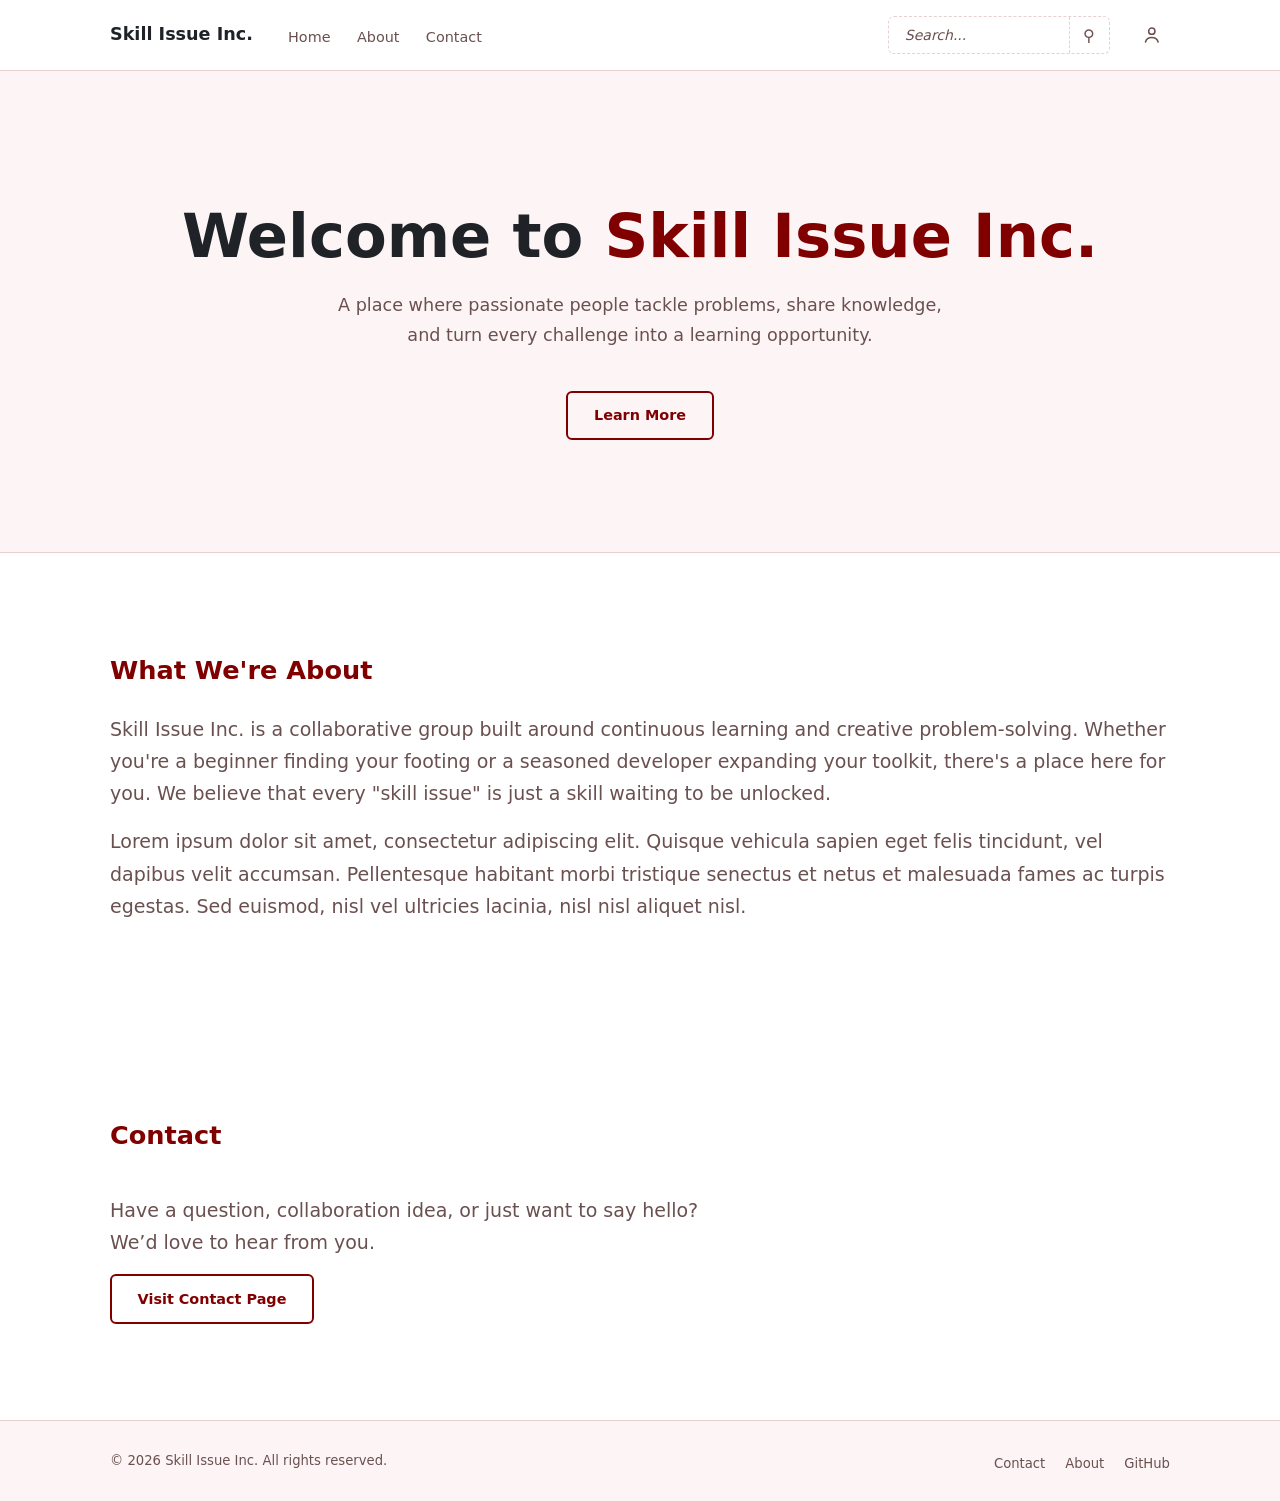
==== Home-page/index.html @ 4885ebcf "Merge pull request #4 from eyronngt/feature/jatico-johnlloyd Account icon" ====
<!DOCTYPE html>
<html lang="en">
<head>
  <meta charset="UTF-8" />
  <meta name="viewport" content="width=device-width, initial-scale=1.0" />
  <title>Skill Issue Inc.</title>
  <link rel="stylesheet" href="style.css" />
</head>
<body>

  <!-- ========================================================
       HEADER
       Feature Hook: Navigation Menu (#main-nav)
       Feature Hook: Search Bar (#search-form / #search-input)
  ======================================================== -->
  <header class="site-header">
    <div class="container header-inner">

      <!-- Site Logo / Name -->
      <a href="index.html" class="logo">Skill Issue Inc.</a>

      <!-- TODO: Feature #1 — Navigation Menu
           Add page links (Home, About, Contact, etc.) inside this <ul>.
           A mobile hamburger toggle can also be wired up here. -->
      <nav class="main-nav" aria-label="Main navigation">
        <button class="nav-toggle" id="nav-toggle" aria-expanded="false" aria-controls="main-nav" aria-label="Toggle menu">
          <span></span><span></span><span></span>
        </button>
        <ul id="main-nav" class="nav-list">
          <li><a href="index.html#hero">Home</a></li>
          <li><a href="about.html">About</a></li>
          <li><a href="contact.html">Contact</a></li>
        </ul>
      </nav>

      <!-- TODO: Feature #4 — Search Bar
           Wire up search logic (filter, API call, etc.) to this form. -->
      <form id="search-form" class="search-form" role="search" autocomplete="off">
        <input id="search-input" type="text" placeholder="Search..." aria-label="Search" />
        <button type="submit" aria-label="Submit search">&#9906;</button>
      </form>

      <a href="#" class="account-link" aria-label="Account" title="Account">
        <svg viewBox="0 0 24 24" aria-hidden="true" focusable="false">
          <circle cx="12" cy="8" r="3.5"></circle>
          <path d="M5 20c.8-3.1 3.3-5 7-5s6.2 1.9 7 5"></path>
        </svg>
      </a>

    </div>
  </header>


  <!-- ========================================================
       HERO SECTION
  ======================================================== -->
  <section id="hero" class="hero">
    <div class="container hero-inner">
      <h1 class="hero-title">Welcome to <span>Skill Issue Inc.</span></h1>
      <p class="hero-subtitle">
        A place where passionate people tackle problems, share knowledge,<br />
        and turn every challenge into a learning opportunity.
      </p>
      <!-- TODO: Update href when target page is ready -->
      <a href="about.html" class="btn btn-primary">Learn More</a>
    </div>
  </section>



  <main id="main-content">
    <section class="intro-section">
      <div class="container">
        <h2>What We're About</h2>
        <p>
          Skill Issue Inc. is a collaborative group built around continuous learning and creative problem-solving.
          Whether you're a beginner finding your footing or a seasoned developer expanding your toolkit, there's
          a place here for you. We believe that every "skill issue" is just a skill waiting to be unlocked.
        </p>
        <p>
          <!-- TODO: Replace this placeholder text with real content once the group's goals are finalized. -->
          Lorem ipsum dolor sit amet, consectetur adipiscing elit. Quisque vehicula sapien eget felis tincidunt,
          vel dapibus velit accumsan. Pellentesque habitant morbi tristique senectus et netus et malesuada fames
          ac turpis egestas. Sed euismod, nisl vel ultricies lacinia, nisl nisl aliquet nisl.
        </p>
      </div>
    </section>

    <section id="contact" class="contact-section">
      <div class="container contact-preview">
        <h2>Contact</h2>
        <p>
          Have a question, collaboration idea, or just want to say hello? We’d love to hear from you.
        </p>
        <a href="contact.html" class="btn btn-primary">Visit Contact Page</a>
      </div>
    </section>

  </main>


  <!-- ========================================================
       FOOTER
  ======================================================== -->
  <footer class="site-footer">
    <div class="container footer-inner">
      <p class="footer-copy">&copy; 2026 Skill Issue Inc. All rights reserved.</p>
      <ul class="footer-links">
        <li><a href="contact.html">Contact</a></li>
        <li><a href="about.html">About</a></li>
        <li><a href="#" aria-label="GitHub">GitHub</a></li>
      </ul>
    </div>
  </footer>


  <!-- ========================================================
       MINIMAL JS — Mobile nav toggle only
       TODO: Feature #5 (Responsive) — Expand toggle behaviour as needed.
       TODO: Feature #6 (User-Friendly UI) — Add focus trap, ARIA updates, etc.
  ======================================================== -->
  <script>
    const toggle = document.getElementById('nav-toggle');
    const navList = document.getElementById('main-nav');

    toggle.addEventListener('click', function () {
      const isOpen = navList.classList.toggle('is-open');
      toggle.setAttribute('aria-expanded', isOpen);
    });

    navList.querySelectorAll('a').forEach(function (link) {
      link.addEventListener('click', function () {
        navList.classList.remove('is-open');
        toggle.setAttribute('aria-expanded', 'false');
      });
    });
  </script>

</body>
</html>
---- Home-page/style.css ----
/* ============================================================
   style.css — Skill Issue Inc.
   Palette (Polytechnic University of the Philippines colors):
     --bg:      #ffffff  (page background — white sections)
     --surface: #fdf5f5  (alternate sections — soft warm pink)
     --border:  #e8d0d0  (subtle dividers — warm tint)
     --text:    #1f2328  (primary text)
     --muted:   #6b5050  (secondary text, placeholders)
     --accent:  #800000  (PUP Maroon — SINGLE accent: headings,
                          buttons, links, highlights, hover states)
   CHANGED: Removed --gold entirely; --accent is now the sole
            highlight color used everywhere consistently.
   Typography: system-font stack — no external dependency
============================================================ */

/* ── Reset & Base ─────────────────────────────────────────── */
*, *::before, *::after {
  box-sizing: border-box;
  margin: 0;
  padding: 0;
}

:root {
  --bg:      #ffffff;
  --surface: #fdf5f5;
  --border:  #e8d0d0;
  --text:    #1f2328;
  --muted:   #6b5050;
  --accent:  #800000;
  /* CHANGED: --gold removed; maroon is now the single accent color */

  --font: -apple-system, "Segoe UI", system-ui, Arial, sans-serif;
  --radius: 6px;
  --transition: 0.2s ease;

  /* CHANGED: Added a shared section-padding token so every section
     uses the same vertical rhythm (uniform spacing requirement). */
  --section-pad: 6rem 0;

  /* CHANGED: Added a max content width (~1100px) so text doesn't
     stretch edge-to-edge on large screens (readability requirement). */
  --content-max: 1140px;
}

html {
  scroll-behavior: smooth;
}

body {
  font-family: var(--font);
  font-size: 19px;
  line-height: 1.7;
  color: var(--text);
  background: var(--bg);
}

a {
  color: var(--accent);
  text-decoration: none;
}

a:hover {
  text-decoration: underline;
}

ul {
  list-style: none;
}

/* ── Layout Container ─────────────────────────────────────── */
/* TODO: Feature #5 (Responsive Design) — adjust max-width or padding as needed */
/* CHANGED: max-width tightened to --content-max (1140px) to prevent
   text from stretching on wide screens. Previously 1400px. */
.container {
  width: 100%;
  max-width: var(--content-max);
  margin: 0 auto;
  padding: 0 2.5rem;
}

/* ── Buttons ──────────────────────────────────────────────── */
/* TODO: Feature #6 (User-Friendly UI) — add focus-visible styles, size variants */
.btn {
  display: inline-block;
  padding: 0.65rem 1.6rem;
  border-radius: var(--radius);
  font-size: 0.9rem;
  font-weight: 600;
  cursor: pointer;
  transition: background var(--transition), color var(--transition),
              border-color var(--transition);
  border: 2px solid transparent;
}

/* CHANGED: btn-primary is now a ghost/outline button (transparent fill,
   maroon border + text) instead of a solid dark block. This fits the
   minimalist palette while still using the single accent color. */
.btn-primary {
  background: transparent;
  color: var(--accent);
  border-color: var(--accent);
}

.btn-primary:hover {
  background: var(--accent);
  color: #fff;
  border-color: var(--accent);
  text-decoration: none;
}


/* ============================================================
   HEADER
   Feature Hook: #main-nav (Feature #1 — Navigation Menu)
   Feature Hook: #search-form (Feature #4 — Search Bar)
============================================================ */
.site-header {
  position: sticky;
  top: 0;
  z-index: 100;
  background: var(--bg);
  border-bottom: 1px solid var(--border);
}

.header-inner {
  display: flex;
  align-items: center;
  gap: 1.5rem;
  height: 70px;
}

/* Logo */
.logo {
  font-size: 1.1rem;
  font-weight: 700;
  color: var(--text);
  white-space: nowrap;
  flex-shrink: 0;
}

.logo:hover {
  color: var(--accent);
  text-decoration: none;
}

/* ── Navigation Menu (Feature #1) ─────────────────────────── */
/* TODO: Feature #1 — Wire up active states, dropdowns, etc. */
.main-nav {
  flex: 1;
}

.nav-list {
  display: flex;
  gap: 0.25rem;
  align-items: center;
}

/* CHANGED: Nav link hover now shifts color to --accent (maroon) and
   adds a bottom-border underline-style effect instead of a background
   tint, signalling interactivity with the single accent color. */
.nav-list a {
  color: var(--muted);
  font-size: 0.9rem;
  padding: 0.35rem 0.7rem;
  border-radius: var(--radius);
  border-bottom: 2px solid transparent;
  transition: color var(--transition), border-color var(--transition);
}

.nav-list a:hover {
  color: var(--accent);
  border-bottom-color: var(--accent);
  text-decoration: none;
}

/* Hamburger toggle — hidden on desktop */
.nav-toggle {
  display: none;
  flex-direction: column;
  justify-content: center;
  gap: 5px;
  background: none;
  border: none;
  cursor: pointer;
  padding: 6px;
  border-radius: var(--radius);
}

.nav-toggle span {
  display: block;
  width: 22px;
  height: 2px;
  background: var(--text);
  border-radius: 2px;
  transition: transform var(--transition), opacity var(--transition);
}

/* ── Search Bar (Feature #4) ──────────────────────────────── */
/* TODO: Feature #4 — Add working search logic, results dropdown, etc. */
/* CHANGED: Search bar wrapped in a dashed-border placeholder box
   matching .placeholder-text style, so it reads as "to be built"
   consistently with About Us and Contact. The outer .search-form
   border is now dashed + maroon-tinted; internal padding increased
   so it doesn't look cramped. */
.search-form {
  display: flex;
  align-items: center;
  border: 1px dashed var(--border);
  border-radius: var(--radius);
  overflow: hidden;
  flex-shrink: 0;
  background: var(--bg);
}

/* CHANGED: Input padding increased from 0.4rem/0.75rem to
   0.55rem/1rem so the field feels roomier. */
#search-input {
  border: none;
  outline: none;
  padding: 0.55rem 1rem;
  font-size: 0.875rem;
  font-family: var(--font);
  color: var(--text);
  background: transparent;
  width: 180px;
}

#search-input::placeholder {
  color: var(--muted);
  font-style: italic; /* mirrors placeholder-text italic style */
}

/* CHANGED: Submit button padding increased for breathing room. */
.search-form button {
  background: none;
  border: none;
  border-left: 1px dashed var(--border);
  padding: 0.55rem 0.85rem;
  cursor: pointer;
  color: var(--muted);
  font-size: 1rem;
  transition: color var(--transition);
}

.search-form button:hover {
  color: var(--accent);
}

.account-link {
  display: inline-flex;
  align-items: center;
  justify-content: center;
  width: 2.25rem;
  height: 2.25rem;
  flex-shrink: 0;
  color: var(--muted);
  border-radius: 50%;
  transition: color var(--transition), background var(--transition);
}

.account-link svg {
  width: 1.35rem;
  height: 1.35rem;
  fill: none;
  stroke: currentColor;
  stroke-linecap: round;
  stroke-linejoin: round;
  stroke-width: 1.7;
}

.account-link:hover {
  color: var(--accent);
  background: var(--surface);
  text-decoration: none;
}


/* ============================================================
   HERO SECTION
============================================================ */
/* CHANGED: Hero uses --surface (soft pink) as its background,
   which is the first "pink" section. The next section (intro)
   will be white, creating the alternating pattern. */
.hero {
  background: var(--surface);
  border-bottom: 1px solid var(--border);
  /* CHANGED: Vertical padding uses --section-pad token for
     uniform rhythm; hero gets a slightly taller feel via extra top. */
  padding: 8rem 0 7rem;
  text-align: center;
}

.hero-title {
  font-size: clamp(2.2rem, 5vw, 3.8rem);
  font-weight: 700;
  line-height: 1.25;
  color: var(--text);
  margin-bottom: 1rem;
}

/* CHANGED: Hero highlighted span now uses --accent (maroon) instead
   of --gold. This enforces the single-accent-color rule. */
.hero-title span {
  color: var(--accent);
}

.hero-subtitle {
  font-size: 1.1rem;
  color: var(--muted);
  margin-bottom: 2.5rem;
  max-width: 700px;
  margin-left: auto;
  margin-right: auto;
}


/* ============================================================
   MAIN CONTENT SECTIONS
   Alternating background pattern:
     hero          → --surface (pink)   ← established above
     intro         → --bg      (white)
     about         → --surface (pink)
     contact       → --bg      (white)
   CHANGED: Previously every section used --surface as default.
   Now only alternating sections use it so pink reads as an
   accent rather than the default canvas color.
============================================================ */

/* ── Intro / "What We're About" section ───────────────────── */
/* CHANGED: Explicitly white (--bg) so it contrasts with the
   pink hero above and the pink about-section below. */
.intro-section {
  background: var(--bg);
  padding: var(--section-pad);
}

/* CHANGED: Section headings now use --accent (maroon) so the
   single accent color anchors every section visually. */
.intro-section h2 {
  font-size: 1.6rem;
  margin-bottom: 1.25rem;
  color: var(--accent);
}

.intro-section p + p {
  margin-top: 1rem;
}

.intro-section p {
  color: var(--muted);
}

/* ── About Section (Feature #2) ───────────────────────────── */
/* TODO: Feature #2 — Build out team bios, mission statement cards, etc. */
/* CHANGED: Keeps --surface background (pink) — second in the
   alternating sequence (hero=pink, intro=white, about=pink). */
.about-section {
  background: var(--surface);
  border-top: 1px solid var(--border);
  border-bottom: 1px solid var(--border);
  padding: var(--section-pad);
}

/* CHANGED: Heading uses --accent for consistency. */
.about-section h2 {
  font-size: 1.6rem;
  margin-bottom: 1.25rem;
  color: var(--accent);
}

/* ── Contact Section (Feature #3) ────────────────────────── */
/* TODO: Feature #3 — Build out contact form, map, social links, etc. */
/* CHANGED: Explicitly white (--bg) — fourth in the alternating
   sequence (hero=pink, intro=white, about=pink, contact=white). */
.contact-section {
  background: var(--bg);
  padding: var(--section-pad);
}

/* CHANGED: Heading uses --accent for consistency. */
.contact-section h2 {
  font-size: 1.6rem;
  margin-bottom: 1.25rem;
  color: var(--accent);
}

.contact-preview {
  display: flex;
  flex-direction: column;
  align-items: flex-start;
  gap: 1rem;
}

.contact-preview p {
  color: var(--muted);
  max-width: 640px;
}

/* ── Contact Page Styles ─────────────────────────────────── */
.contact-page {
  background: var(--bg);
}

.contact-hero {
  background: var(--surface);
  border-bottom: 1px solid var(--border);
  padding: 5rem 0 4rem;
  text-align: center;
}

.eyebrow {
  display: inline-block;
  color: var(--accent);
  font-size: 0.8rem;
  font-weight: 700;
  letter-spacing: 0.12em;
  text-transform: uppercase;
  margin-bottom: 1rem;
}

.contact-hero h1 {
  font-size: clamp(2.1rem, 4vw, 3.2rem);
  margin-bottom: 1rem;
  color: var(--text);
}

.contact-hero p {
  color: var(--muted);
  max-width: 700px;
  margin: 0 auto;
}

.contact-content {
  padding: var(--section-pad);
}

.contact-grid {
  display: grid;
  grid-template-columns: 1.5fr 1fr;
  gap: 2rem;
  align-items: start;
}

.contact-card {
  background: var(--bg);
  border: 1px solid var(--border);
  border-radius: 12px;
  padding: 2rem;
  box-shadow: 0 8px 18px rgba(128, 0, 0, 0.04);
}

.contact-card h2 {
  color: var(--accent);
  margin-bottom: 1.5rem;
  font-size: 1.5rem;
}

.contact-form {
  display: flex;
  flex-direction: column;
  gap: 1.2rem;
}

.form-row {
  display: flex;
  flex-direction: column;
  gap: 0.45rem;
}

.form-row label {
  font-size: 0.9rem;
  font-weight: 600;
  color: var(--text);
}

.form-row input,
.form-row textarea {
  width: 100%;
  border: 1px solid var(--border);
  border-radius: 8px;
  padding: 0.8rem 0.9rem;
  font: inherit;
  color: var(--text);
  background: #fff;
}

.form-row input:focus,
.form-row textarea:focus {
  outline: 2px solid rgba(128, 0, 0, 0.15);
  border-color: var(--accent);
}

.contact-list {
  display: flex;
  flex-direction: column;
  gap: 1.4rem;
}

.contact-list li {
  display: flex;
  flex-direction: column;
  gap: 0.25rem;
}

.contact-list .label {
  color: var(--accent);
  font-size: 0.8rem;
  font-weight: 700;
  text-transform: uppercase;
  letter-spacing: 0.08em;
}

.contact-list a,
.contact-list p {
  color: var(--muted);
  font-size: 1rem;
}

/* ── Shared Placeholder Style ─────────────────────────────── */
/* CHANGED: Applied to both .placeholder-text (About Us, Contact)
   AND the search form area. Dashed border + italic muted text is
   the single visual language for "feature hook — not yet built."
   Border color brightened slightly to var(--accent) at low opacity
   so placeholders tie back to the accent palette. */
.placeholder-text {
  color: var(--muted);
  font-style: italic;
  border: 1px dashed var(--border);
  padding: 2rem 2.5rem;
  border-radius: var(--radius);
  display: block;
  width: 100%;
}


/* ============================================================
   FOOTER
============================================================ */
/* CHANGED: Footer uses --surface so it visually "closes" the page
   with the same warm tint as other surface sections. */
.site-footer {
  background: var(--surface);
  border-top: 1px solid var(--border);
  padding: 1.5rem 0;
}

.footer-inner {
  display: flex;
  align-items: center;
  justify-content: space-between;
  gap: 1rem;
  flex-wrap: wrap;
}

.footer-copy {
  font-size: 0.825rem;
  color: var(--muted);
}

.footer-links {
  display: flex;
  gap: 1.25rem;
}

.footer-links a {
  font-size: 0.825rem;
  color: var(--muted);
}

.footer-links a:hover {
  color: var(--accent);
}


/* ============================================================
   RESPONSIVE DESIGN (Feature #5)
   TODO: Feature #5 — Expand these breakpoints as new features are added.
   Breakpoints:
     Mobile:  max-width 600px
     Tablet:  601px – 900px
     Desktop: 901px+
============================================================ */

/* Tablet */
@media (max-width: 900px) {
  .container {
    padding: 0 2rem;
  }

  #search-input {
    width: 130px;
  }
}

/* Mobile */
@media (max-width: 600px) {
  /* Show hamburger, hide nav list by default */
  .nav-toggle {
    display: flex;
  }

  .main-nav {
    position: relative;
  }

  .nav-list {
    display: none;
    flex-direction: column;
    align-items: flex-start;
    gap: 0;
    position: absolute;
    top: calc(100% + 8px);
    left: 0;
    right: 0;
    background: var(--bg);
    border: 1px solid var(--border);
    border-radius: var(--radius);
    padding: 0.5rem 0;
    box-shadow: 0 4px 12px rgba(0,0,0,0.06);
    min-width: 160px;
    z-index: 200;
  }

  /* JS toggles this class */
  .nav-list.is-open {
    display: flex;
  }

  .nav-list li {
    width: 100%;
  }

  /* CHANGED: Mobile nav links lose the bottom-border hover trick
     (meaningless in a vertical dropdown) — keep color shift only. */
  .nav-list a {
    display: block;
    padding: 0.6rem 1rem;
    border-radius: 0;
    border-bottom: none;
  }

  /* Shrink or hide search on very small screens */
  .search-form {
    display: none;
  }

  .header-inner {
    justify-content: space-between;
  }

  .container {
    padding: 0 1.25rem;
  }

  .hero {
    padding: 4rem 0;
  }

  /* CHANGED: section padding scaled down for mobile. */
  .intro-section,
  .about-section,
  .contact-section {
    padding: 3.5rem 0;
  }

  .footer-inner {
    flex-direction: column;
    align-items: flex-start;
  }
}
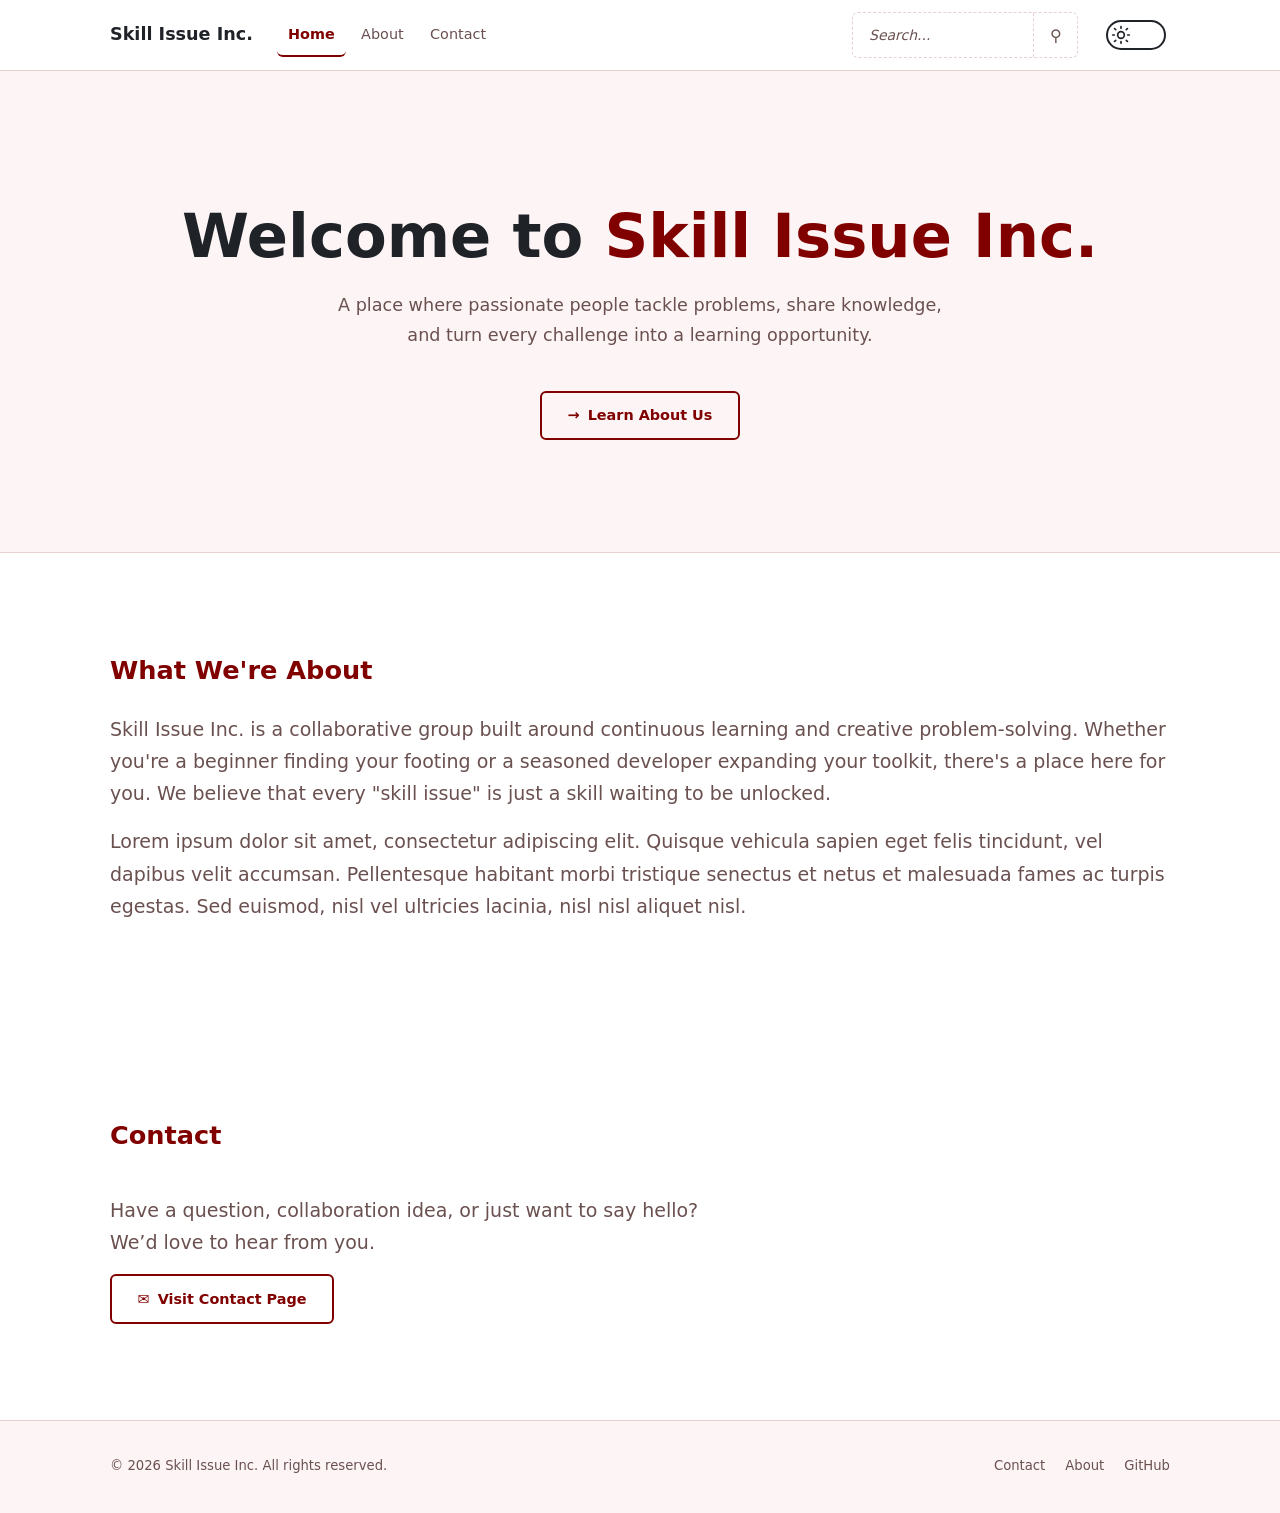
==== commit ef8b361b: "feat: updated index.html with user-friendly interface" ====
--- a/Home-page/index.html
+++ b/Home-page/index.html
@@ -1,6 +1,14 @@
 <!DOCTYPE html>
 <html lang="en">
 <head>
+  <script>
+    (function () {
+      var stored = localStorage.getItem("theme");
+      var prefersDark = window.matchMedia("(prefers-color-scheme: dark)").matches;
+      var theme = stored || (prefersDark ? "dark" : "light");
+      document.documentElement.setAttribute("data-theme", theme);
+    })();
+  </script>
   <meta charset="UTF-8" />
   <meta name="viewport" content="width=device-width, initial-scale=1.0" />
   <title>Skill Issue Inc.</title>
@@ -10,42 +18,53 @@
 
   <!-- ========================================================
        HEADER
-       Feature Hook: Navigation Menu (#main-nav)
-       Feature Hook: Search Bar (#search-form / #search-input)
+       Feature #7: User-Friendly Interface
+       - aria-current marks the active page so users always know where they are
+       - Search button keeps an icon AND an aria-label (icon-only buttons need a text label for screen readers)
   ======================================================== -->
   <header class="site-header">
     <div class="container header-inner">
 
-      <!-- Site Logo / Name -->
       <a href="index.html" class="logo">Skill Issue Inc.</a>
 
-      <!-- TODO: Feature #1 — Navigation Menu
-           Add page links (Home, About, Contact, etc.) inside this <ul>.
-           A mobile hamburger toggle can also be wired up here. -->
       <nav class="main-nav" aria-label="Main navigation">
         <button class="nav-toggle" id="nav-toggle" aria-expanded="false" aria-controls="main-nav" aria-label="Toggle menu">
           <span></span><span></span><span></span>
         </button>
         <ul id="main-nav" class="nav-list">
-          <li><a href="index.html#hero">Home</a></li>
+          <li><a href="index.html#hero" aria-current="page">Home</a></li>
           <li><a href="about.html">About</a></li>
           <li><a href="contact.html">Contact</a></li>
         </ul>
       </nav>
 
-      <!-- TODO: Feature #4 — Search Bar
-           Wire up search logic (filter, API call, etc.) to this form. -->
       <form id="search-form" class="search-form" role="search" autocomplete="off">
-        <input id="search-input" type="text" placeholder="Search..." aria-label="Search" />
-        <button type="submit" aria-label="Submit search">&#9906;</button>
+        <input id="search-input" type="text" placeholder="Search..." aria-label="Search the site" />
+        <button type="submit" aria-label="Submit search">
+          <span aria-hidden="true">&#9906;</span>
+        </button>
       </form>
 
-      <a href="#" class="account-link" aria-label="Account" title="Account">
-        <svg viewBox="0 0 24 24" aria-hidden="true" focusable="false">
-          <circle cx="12" cy="8" r="3.5"></circle>
-          <path d="M5 20c.8-3.1 3.3-5 7-5s6.2 1.9 7 5"></path>
-        </svg>
-      </a>
+      <button id="theme-toggle" class="theme-switch" type="button" role="switch" aria-checked="false" aria-label="Toggle dark mode">
+        <span class="theme-switch-track">
+          <span class="theme-switch-thumb">
+            <svg class="icon-sun" viewBox="0 0 24 24" fill="none" stroke="currentColor" stroke-width="2" stroke-linecap="round" stroke-linejoin="round" aria-hidden="true">
+              <circle cx="12" cy="12" r="4"></circle>
+              <line x1="12" y1="2" x2="12" y2="4"></line>
+              <line x1="12" y1="20" x2="12" y2="22"></line>
+              <line x1="4.22" y1="4.22" x2="5.64" y2="5.64"></line>
+              <line x1="18.36" y1="18.36" x2="19.78" y2="19.78"></line>
+              <line x1="2" y1="12" x2="4" y2="12"></line>
+              <line x1="20" y1="12" x2="22" y2="12"></line>
+              <line x1="4.22" y1="19.78" x2="5.64" y2="18.36"></line>
+              <line x1="18.36" y1="5.64" x2="19.78" y2="4.22"></line>
+            </svg>
+            <svg class="icon-moon" viewBox="0 0 24 24" fill="currentColor" stroke="none" aria-hidden="true">
+              <path d="M21 12.79A9 9 0 1 1 11.21 3 7 7 0 0 0 21 12.79z"></path>
+            </svg>
+          </span>
+        </span>
+      </button>
 
     </div>
   </header>
@@ -61,11 +80,12 @@
         A place where passionate people tackle problems, share knowledge,<br />
         and turn every challenge into a learning opportunity.
       </p>
-      <!-- TODO: Update href when target page is ready -->
-      <a href="about.html" class="btn btn-primary">Learn More</a>
+      <!-- Descriptive button label instead of a vague "Click Here" -->
+      <a href="about.html" class="btn btn-primary">
+        <span aria-hidden="true">&#8594;</span> Learn About Us
+      </a>
     </div>
   </section>
-
 
 
   <main id="main-content">
@@ -92,7 +112,9 @@
         <p>
           Have a question, collaboration idea, or just want to say hello? We’d love to hear from you.
         </p>
-        <a href="contact.html" class="btn btn-primary">Visit Contact Page</a>
+        <a href="contact.html" class="btn btn-primary">
+          <span aria-hidden="true">&#9993;</span> Visit Contact Page
+        </a>
       </div>
     </section>
 
@@ -114,11 +136,6 @@
   </footer>
 
 
-  <!-- ========================================================
-       MINIMAL JS — Mobile nav toggle only
-       TODO: Feature #5 (Responsive) — Expand toggle behaviour as needed.
-       TODO: Feature #6 (User-Friendly UI) — Add focus trap, ARIA updates, etc.
-  ======================================================== -->
   <script>
     const toggle = document.getElementById('nav-toggle');
     const navList = document.getElementById('main-nav');
@@ -134,7 +151,24 @@
         toggle.setAttribute('aria-expanded', 'false');
       });
     });
+
+    // Dark mode toggle
+    var themeToggle = document.getElementById('theme-toggle');
+
+    function reflectTheme(theme) {
+      themeToggle.setAttribute('aria-checked', theme === 'dark');
+    }
+
+    reflectTheme(document.documentElement.getAttribute('data-theme') || 'light');
+
+    themeToggle.addEventListener('click', function () {
+      var current = document.documentElement.getAttribute('data-theme') === 'dark' ? 'dark' : 'light';
+      var next = current === 'dark' ? 'light' : 'dark';
+      document.documentElement.setAttribute('data-theme', next);
+      localStorage.setItem('theme', next);
+      reflectTheme(next);
+    });
   </script>
 
 </body>
-</html>
+</html>
--- a/Home-page/style.css
+++ b/Home-page/style.css
@@ -11,6 +11,15 @@
    CHANGED: Removed --gold entirely; --accent is now the sole
             highlight color used everywhere consistently.
    Typography: system-font stack — no external dependency
+
+   FEATURE #7 — User-Friendly Interface (this pass)
+   - Consistent min-height on every clickable control so tap
+     targets are comfortably large on mobile (44px rule of thumb)
+   - Visible focus-visible outlines for keyboard users
+   - Small icon utility classes so icons can sit next to text
+     on buttons / contact info without one-off CSS per page
+   - body/main/footer now form a column flex layout so the
+     footer always sits at the bottom, even on short pages
 ============================================================ */
 
 /* ── Reset & Base ─────────────────────────────────────────── */
@@ -40,18 +49,133 @@
   /* CHANGED: Added a max content width (~1100px) so text doesn't
      stretch edge-to-edge on large screens (readability requirement). */
   --content-max: 1140px;
+
+  /* CHANGED (Feature #7): minimum comfortable tap target size,
+     used across buttons, nav links, form fields, footer links. */
+  --tap-target: 44px;
+}
+
+/* ============================================================
+   DARK MODE
+   Toggled by JS setting data-theme="dark" on <html>.
+   Choice is remembered in localStorage; falls back to the
+   visitor's OS-level preference on first visit.
+   Same variable names, so every existing rule (buttons, nav,
+   contact card, etc.) picks up the new colors automatically —
+   nothing else in this file needs to change.
+============================================================ */
+[data-theme="dark"] {
+  --bg:      #17120f;
+  --surface: #1f1815;
+  --border:  #3a2a26;
+  --text:    #f1e9e6;
+  --muted:   #b9a29c;
+  --accent:  #e08a7d;
+}
+
+[data-theme="dark"] .contact-card {
+  box-shadow: 0 8px 18px rgba(0, 0, 0, 0.35);
+}
+
+[data-theme="dark"] .form-row input,
+[data-theme="dark"] .form-row textarea {
+  background: #221a17;
+}
+
+/* ── Dark mode toggle: sliding pill switch ────────────────── */
+/* Visual match for the sun/moon pill reference: a bold-outlined
+   capsule with the icon sliding from the sun (left, light mode)
+   to the crescent moon (right, dark mode). */
+.theme-switch {
+  display: inline-flex;
+  align-items: center;
+  justify-content: center;
+  min-width: var(--tap-target);
+  height: var(--tap-target);
+  padding: 0 4px;
+  border: none;
+  background: none;
+  cursor: pointer;
+  flex-shrink: 0;
+}
+
+.theme-switch-track {
+  position: relative;
+  width: 60px;
+  height: 30px;
+  flex-shrink: 0;
+  border-radius: 999px;
+  border: 2px solid var(--text);
+  background: var(--bg);
+  overflow: hidden;
+  transition: border-color var(--transition), background var(--transition);
+}
+
+.theme-switch-thumb {
+  position: absolute;
+  top: 3px;
+  left: 3px;
+  width: 20px;
+  height: 20px;
+  display: flex;
+  align-items: center;
+  justify-content: center;
+  color: var(--text);
+  transition: transform var(--transition), color var(--transition);
+}
+
+.theme-switch-thumb svg {
+  display: block;
+  width: 100%;
+  height: 100%;
+}
+
+.theme-switch-thumb .icon-moon {
+  display: none;
+}
+
+/* Dark mode: thumb slides to the right and swaps to the
+   filled crescent moon. Track is 56px of usable inner width
+   (60px minus the 2px border on each side); thumb is 20px wide
+   with a 3px margin on both ends, so it travels 56 - 20 - 6 = 30px. */
+[data-theme="dark"] .theme-switch-thumb {
+  transform: translateX(30px);
+  color: var(--accent);
+}
+
+[data-theme="dark"] .theme-switch-thumb .icon-sun {
+  display: none;
+}
+
+[data-theme="dark"] .theme-switch-thumb .icon-moon {
+  display: block;
+}
+
+.theme-switch:hover .theme-switch-track {
+  border-color: var(--accent);
 }
 
 html {
   scroll-behavior: smooth;
 }
 
+/* CHANGED (Feature #7): body is now a column flexbox so the
+   footer stays pinned to the bottom of the viewport on pages
+   with little content, instead of floating right under the
+   content. */
 body {
   font-family: var(--font);
   font-size: 19px;
   line-height: 1.7;
   color: var(--text);
   background: var(--bg);
+  min-height: 100vh;
+  display: flex;
+  flex-direction: column;
+}
+
+main {
+  flex: 1;
 }
 
 a {
@@ -67,8 +191,18 @@
   list-style: none;
 }
 
+/* CHANGED (Feature #7): Added focus-visible styles site-wide so
+   keyboard users can always see which control is focused —
+   this was a TODO left in the original file. */
+a:focus-visible,
+button:focus-visible,
+input:focus-visible,
+textarea:focus-visible {
+  outline: 3px solid var(--accent);
+  outline-offset: 2px;
+}
+
 /* ── Layout Container ─────────────────────────────────────── */
-/* TODO: Feature #5 (Responsive Design) — adjust max-width or padding as needed */
 /* CHANGED: max-width tightened to --content-max (1140px) to prevent
    text from stretching on wide screens. Previously 1400px. */
 .container {
@@ -79,9 +213,15 @@
 }
 
 /* ── Buttons ──────────────────────────────────────────────── */
-/* TODO: Feature #6 (User-Friendly UI) — add focus-visible styles, size variants */
+/* CHANGED (Feature #7): buttons now guarantee a minimum tap
+   target height and center their contents, so an icon + label
+   pair (e.g. "✉ Send Message") lines up cleanly. */
 .btn {
-  display: inline-block;
+  display: inline-flex;
+  align-items: center;
+  justify-content: center;
+  gap: 0.5rem;
+  min-height: var(--tap-target);
   padding: 0.65rem 1.6rem;
   border-radius: var(--radius);
   font-size: 0.9rem;
@@ -106,6 +246,14 @@
   color: #fff;
   border-color: var(--accent);
   text-decoration: none;
+}
+
+/* CHANGED (Feature #7): icon utility for inside buttons or list
+   items — keeps icon glyphs a consistent size next to text. */
+.btn .icon,
+.contact-list .icon {
+  font-size: 1.05em;
+  line-height: 1;
 }
 
 
@@ -144,7 +292,6 @@
 }
 
 /* ── Navigation Menu (Feature #1) ─────────────────────────── */
-/* TODO: Feature #1 — Wire up active states, dropdowns, etc. */
 .main-nav {
   flex: 1;
 }
@@ -158,13 +305,19 @@
 /* CHANGED: Nav link hover now shifts color to --accent (maroon) and
    adds a bottom-border underline-style effect instead of a background
    tint, signalling interactivity with the single accent color. */
+/* CHANGED (Feature #7): links now use flex + min-height so the
+   whole padded area is a comfortable, consistent tap target,
+   not just the text baseline. */
 .nav-list a {
+  display: inline-flex;
+  align-items: center;
+  min-height: var(--tap-target);
   color: var(--muted);
   font-size: 0.9rem;
   padding: 0.35rem 0.7rem;
   border-radius: var(--radius);
   border-bottom: 2px solid transparent;
-  transition: color var(--transition), border-color var(--transition);
+  transition: color var(--transition), border-color var(--transition), background var(--transition);
 }
 
 .nav-list a:hover {
@@ -173,12 +326,24 @@
   text-decoration: none;
 }
 
+/* CHANGED (Feature #7): clear "you are here" indicator so users
+   always know which page they're on — was missing before. */
+.nav-list a[aria-current="page"] {
+  color: var(--accent);
+  font-weight: 700;
+  border-bottom-color: var(--accent);
+}
+
 /* Hamburger toggle — hidden on desktop */
+/* CHANGED (Feature #7): toggle button now meets the tap-target size. */
 .nav-toggle {
   display: none;
   flex-direction: column;
   justify-content: center;
+  align-items: center;
   gap: 5px;
+  width: var(--tap-target);
+  height: var(--tap-target);
   background: none;
   border: none;
   cursor: pointer;
@@ -196,12 +361,6 @@
 }
 
 /* ── Search Bar (Feature #4) ──────────────────────────────── */
-/* TODO: Feature #4 — Add working search logic, results dropdown, etc. */
-/* CHANGED: Search bar wrapped in a dashed-border placeholder box
-   matching .placeholder-text style, so it reads as "to be built"
-   consistently with About Us and Contact. The outer .search-form
-   border is now dashed + maroon-tinted; internal padding increased
-   so it doesn't look cramped. */
 .search-form {
   display: flex;
   align-items: center;
@@ -212,11 +371,11 @@
   background: var(--bg);
 }
 
-/* CHANGED: Input padding increased from 0.4rem/0.75rem to
-   0.55rem/1rem so the field feels roomier. */
+/* CHANGED (Feature #7): input now meets the tap-target height. */
 #search-input {
   border: none;
   outline: none;
+  min-height: var(--tap-target);
   padding: 0.55rem 1rem;
   font-size: 0.875rem;
   font-family: var(--font);
@@ -230,11 +389,14 @@
   font-style: italic; /* mirrors placeholder-text italic style */
 }
 
-/* CHANGED: Submit button padding increased for breathing room. */
+/* CHANGED (Feature #7): submit button now meets the tap-target
+   size in both directions (was too narrow to tap comfortably). */
 .search-form button {
   background: none;
   border: none;
   border-left: 1px dashed var(--border);
+  min-height: var(--tap-target);
+  min-width: var(--tap-target);
   padding: 0.55rem 0.85rem;
   cursor: pointer;
   color: var(--muted);
@@ -244,48 +406,15 @@
 
 .search-form button:hover {
   color: var(--accent);
-}
-
-.account-link {
-  display: inline-flex;
-  align-items: center;
-  justify-content: center;
-  width: 2.25rem;
-  height: 2.25rem;
-  flex-shrink: 0;
-  color: var(--muted);
-  border-radius: 50%;
-  transition: color var(--transition), background var(--transition);
-}
-
-.account-link svg {
-  width: 1.35rem;
-  height: 1.35rem;
-  fill: none;
-  stroke: currentColor;
-  stroke-linecap: round;
-  stroke-linejoin: round;
-  stroke-width: 1.7;
-}
-
-.account-link:hover {
-  color: var(--accent);
-  background: var(--surface);
-  text-decoration: none;
 }
 
 
 /* ============================================================
    HERO SECTION
 ============================================================ */
-/* CHANGED: Hero uses --surface (soft pink) as its background,
-   which is the first "pink" section. The next section (intro)
-   will be white, creating the alternating pattern. */
 .hero {
   background: var(--surface);
   border-bottom: 1px solid var(--border);
-  /* CHANGED: Vertical padding uses --section-pad token for
-     uniform rhythm; hero gets a slightly taller feel via extra top. */
   padding: 8rem 0 7rem;
   text-align: center;
 }
@@ -298,8 +427,6 @@
   margin-bottom: 1rem;
 }
 
-/* CHANGED: Hero highlighted span now uses --accent (maroon) instead
-   of --gold. This enforces the single-accent-color rule. */
 .hero-title span {
   color: var(--accent);
 }
@@ -321,21 +448,13 @@
      intro         → --bg      (white)
      about         → --surface (pink)
      contact       → --bg      (white)
-   CHANGED: Previously every section used --surface as default.
-   Now only alternating sections use it so pink reads as an
-   accent rather than the default canvas color.
 ============================================================ */
 
-/* ── Intro / "What We're About" section ───────────────────── */
-/* CHANGED: Explicitly white (--bg) so it contrasts with the
-   pink hero above and the pink about-section below. */
 .intro-section {
   background: var(--bg);
   padding: var(--section-pad);
 }
 
-/* CHANGED: Section headings now use --accent (maroon) so the
-   single accent color anchors every section visually. */
 .intro-section h2 {
   font-size: 1.6rem;
   margin-bottom: 1.25rem;
@@ -351,9 +470,6 @@
 }
 
 /* ── About Section (Feature #2) ───────────────────────────── */
-/* TODO: Feature #2 — Build out team bios, mission statement cards, etc. */
-/* CHANGED: Keeps --surface background (pink) — second in the
-   alternating sequence (hero=pink, intro=white, about=pink). */
 .about-section {
   background: var(--surface);
   border-top: 1px solid var(--border);
@@ -361,7 +477,6 @@
   padding: var(--section-pad);
 }
 
-/* CHANGED: Heading uses --accent for consistency. */
 .about-section h2 {
   font-size: 1.6rem;
   margin-bottom: 1.25rem;
@@ -369,15 +484,11 @@
 }
 
 /* ── Contact Section (Feature #3) ────────────────────────── */
-/* TODO: Feature #3 — Build out contact form, map, social links, etc. */
-/* CHANGED: Explicitly white (--bg) — fourth in the alternating
-   sequence (hero=pink, intro=white, about=pink, contact=white). */
 .contact-section {
   background: var(--bg);
   padding: var(--section-pad);
 }
 
-/* CHANGED: Heading uses --accent for consistency. */
 .contact-section h2 {
   font-size: 1.6rem;
   margin-bottom: 1.25rem;
@@ -473,9 +584,12 @@
   color: var(--text);
 }
 
+/* CHANGED (Feature #7): inputs/textarea now meet the tap-target
+   height so they're easy to tap and edit on mobile. */
 .form-row input,
 .form-row textarea {
   width: 100%;
+  min-height: var(--tap-target);
   border: 1px solid var(--border);
   border-radius: 8px;
   padding: 0.8rem 0.9rem;
@@ -484,12 +598,26 @@
   background: #fff;
 }
 
+.form-row textarea {
+  min-height: 120px;
+  resize: vertical;
+}
+
 .form-row input:focus,
 .form-row textarea:focus {
   outline: 2px solid rgba(128, 0, 0, 0.15);
   border-color: var(--accent);
 }
 
+/* CHANGED (Feature #7): the submit button now fills the card
+   width on the contact form so it reads as the obvious next step. */
+.contact-form .btn {
+  width: 100%;
+}
+
+/* CHANGED (Feature #7): contact list items now lay out icon +
+   text side by side so each contact method is scannable at a
+   glance (email / phone / location / hours). */
 .contact-list {
   display: flex;
   flex-direction: column;
@@ -498,11 +626,18 @@
 
 .contact-list li {
   display: flex;
-  flex-direction: column;
-  gap: 0.25rem;
+  align-items: flex-start;
+  gap: 0.75rem;
+}
+
+.contact-list .icon {
+  color: var(--accent);
+  flex-shrink: 0;
+  margin-top: 0.15rem;
 }
 
 .contact-list .label {
+  display: block;
   color: var(--accent);
   font-size: 0.8rem;
   font-weight: 700;
@@ -517,11 +652,6 @@
 }
 
 /* ── Shared Placeholder Style ─────────────────────────────── */
-/* CHANGED: Applied to both .placeholder-text (About Us, Contact)
-   AND the search form area. Dashed border + italic muted text is
-   the single visual language for "feature hook — not yet built."
-   Border color brightened slightly to var(--accent) at low opacity
-   so placeholders tie back to the accent palette. */
 .placeholder-text {
   color: var(--muted);
   font-style: italic;
@@ -536,14 +666,15 @@
 /* ============================================================
    FOOTER
 ============================================================ */
-/* CHANGED: Footer uses --surface so it visually "closes" the page
-   with the same warm tint as other surface sections. */
 .site-footer {
   background: var(--surface);
   border-top: 1px solid var(--border);
   padding: 1.5rem 0;
 }
 
+/* CHANGED (Feature #7): footer now sits at the very bottom of the
+   viewport via the body/main flex layout above, instead of
+   floating directly under short content. */
 .footer-inner {
   display: flex;
   align-items: center;
@@ -562,7 +693,12 @@
   gap: 1.25rem;
 }
 
+/* CHANGED (Feature #7): footer links now meet the tap-target
+   height so they're easy to tap on mobile. */
 .footer-links a {
+  display: inline-flex;
+  align-items: center;
+  min-height: var(--tap-target);
   font-size: 0.825rem;
   color: var(--muted);
 }
@@ -574,7 +710,6 @@
 
 /* ============================================================
    RESPONSIVE DESIGN (Feature #5)
-   TODO: Feature #5 — Expand these breakpoints as new features are added.
    Breakpoints:
      Mobile:  max-width 600px
      Tablet:  601px – 900px
@@ -589,6 +724,10 @@
 
   #search-input {
     width: 130px;
+  }
+
+  .contact-grid {
+    grid-template-columns: 1fr;
   }
 }
 
@@ -630,10 +769,9 @@
     width: 100%;
   }
 
-  /* CHANGED: Mobile nav links lose the bottom-border hover trick
-     (meaningless in a vertical dropdown) — keep color shift only. */
   .nav-list a {
-    display: block;
+    display: flex;
+    width: 100%;
     padding: 0.6rem 1rem;
     border-radius: 0;
     border-bottom: none;
@@ -644,6 +782,24 @@
     display: none;
   }
 
+  /* CHANGED (Feature: Dark Mode): shrink the switch slightly on
+     mobile so it doesn't crowd the logo + hamburger. */
+  .theme-switch-track {
+    width: 52px;
+    height: 26px;
+  }
+
+  .theme-switch-thumb {
+    top: 2px;
+    left: 2px;
+    width: 18px;
+    height: 18px;
+  }
+
+  [data-theme="dark"] .theme-switch-thumb {
+    transform: translateX(24px);
+  }
+
   .header-inner {
     justify-content: space-between;
   }
@@ -656,7 +812,6 @@
     padding: 4rem 0;
   }
 
-  /* CHANGED: section padding scaled down for mobile. */
   .intro-section,
   .about-section,
   .contact-section {
@@ -667,4 +822,4 @@
     flex-direction: column;
     align-items: flex-start;
   }
-}
+}
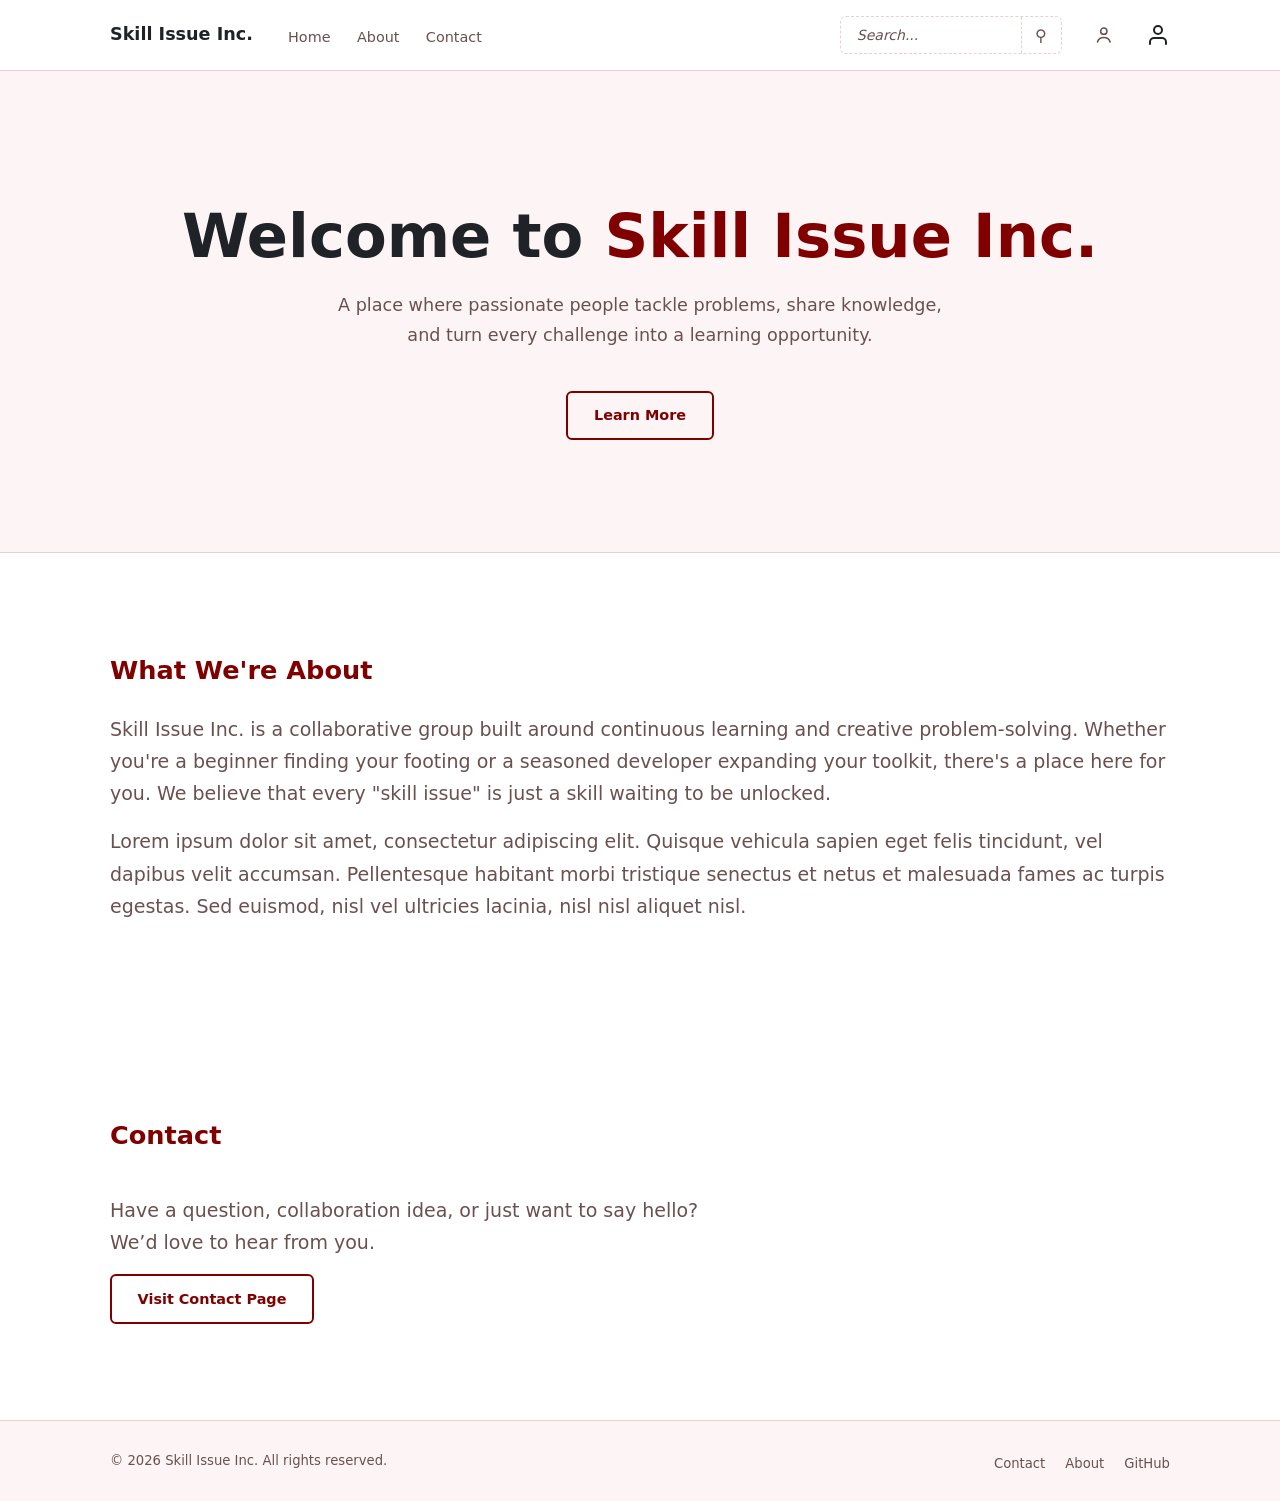
==== commit c1681f29: "Added Profile Icon" ====
--- a/Home-page/index.html
+++ b/Home-page/index.html
@@ -1,14 +1,6 @@
 <!DOCTYPE html>
 <html lang="en">
 <head>
-  <script>
-    (function () {
-      var stored = localStorage.getItem("theme");
-      var prefersDark = window.matchMedia("(prefers-color-scheme: dark)").matches;
-      var theme = stored || (prefersDark ? "dark" : "light");
-      document.documentElement.setAttribute("data-theme", theme);
-    })();
-  </script>
   <meta charset="UTF-8" />
   <meta name="viewport" content="width=device-width, initial-scale=1.0" />
   <title>Skill Issue Inc.</title>
@@ -18,52 +10,48 @@
 
   <!-- ========================================================
        HEADER
-       Feature #7: User-Friendly Interface
-       - aria-current marks the active page so users always know where they are
-       - Search button keeps an icon AND an aria-label (icon-only buttons need a text label for screen readers)
+       Feature Hook: Navigation Menu (#main-nav)
+       Feature Hook: Search Bar (#search-form / #search-input)
   ======================================================== -->
   <header class="site-header">
     <div class="container header-inner">
 
+      <!-- Site Logo / Name -->
       <a href="index.html" class="logo">Skill Issue Inc.</a>
 
+      <!-- TODO: Feature #1 — Navigation Menu
+           Add page links (Home, About, Contact, etc.) inside this <ul>.
+           A mobile hamburger toggle can also be wired up here. -->
       <nav class="main-nav" aria-label="Main navigation">
         <button class="nav-toggle" id="nav-toggle" aria-expanded="false" aria-controls="main-nav" aria-label="Toggle menu">
           <span></span><span></span><span></span>
         </button>
         <ul id="main-nav" class="nav-list">
-          <li><a href="index.html#hero" aria-current="page">Home</a></li>
+          <li><a href="index.html#hero">Home</a></li>
           <li><a href="about.html">About</a></li>
           <li><a href="contact.html">Contact</a></li>
         </ul>
       </nav>
 
+      <!-- TODO: Feature #4 — Search Bar
+           Wire up search logic (filter, API call, etc.) to this form. -->
       <form id="search-form" class="search-form" role="search" autocomplete="off">
-        <input id="search-input" type="text" placeholder="Search..." aria-label="Search the site" />
-        <button type="submit" aria-label="Submit search">
-          <span aria-hidden="true">&#9906;</span>
-        </button>
+        <input id="search-input" type="text" placeholder="Search..." aria-label="Search" />
+        <button type="submit" aria-label="Submit search">&#9906;</button>
       </form>
 
-      <button id="theme-toggle" class="theme-switch" type="button" role="switch" aria-checked="false" aria-label="Toggle dark mode">
-        <span class="theme-switch-track">
-          <span class="theme-switch-thumb">
-            <svg class="icon-sun" viewBox="0 0 24 24" fill="none" stroke="currentColor" stroke-width="2" stroke-linecap="round" stroke-linejoin="round" aria-hidden="true">
-              <circle cx="12" cy="12" r="4"></circle>
-              <line x1="12" y1="2" x2="12" y2="4"></line>
-              <line x1="12" y1="20" x2="12" y2="22"></line>
-              <line x1="4.22" y1="4.22" x2="5.64" y2="5.64"></line>
-              <line x1="18.36" y1="18.36" x2="19.78" y2="19.78"></line>
-              <line x1="2" y1="12" x2="4" y2="12"></line>
-              <line x1="20" y1="12" x2="22" y2="12"></line>
-              <line x1="4.22" y1="19.78" x2="5.64" y2="18.36"></line>
-              <line x1="18.36" y1="5.64" x2="19.78" y2="4.22"></line>
-            </svg>
-            <svg class="icon-moon" viewBox="0 0 24 24" fill="currentColor" stroke="none" aria-hidden="true">
-              <path d="M21 12.79A9 9 0 1 1 11.21 3 7 7 0 0 0 21 12.79z"></path>
-            </svg>
-          </span>
-        </span>
+      <a href="#" class="account-link" aria-label="Account" title="Account">
+        <svg viewBox="0 0 24 24" aria-hidden="true" focusable="false">
+          <circle cx="12" cy="8" r="3.5"></circle>
+          <path d="M5 20c.8-3.1 3.3-5 7-5s6.2 1.9 7 5"></path>
+        </svg>
+      </a>
+
+      <button id="profile-btn" class="profile-btn" type="button" aria-label="User profile">
+        <svg class="icon-profile" viewBox="0 0 24 24" fill="none" stroke="currentColor" stroke-width="2" stroke-linecap="round" stroke-linejoin="round" aria-hidden="true">
+          <path d="M20 21v-2a4 4 0 0 0-4-4H8a4 4 0 0 0-4 4v2"></path>
+          <circle cx="12" cy="7" r="4"></circle>
+        </svg>
       </button>
 
     </div>
@@ -80,12 +68,11 @@
         A place where passionate people tackle problems, share knowledge,<br />
         and turn every challenge into a learning opportunity.
       </p>
-      <!-- Descriptive button label instead of a vague "Click Here" -->
-      <a href="about.html" class="btn btn-primary">
-        <span aria-hidden="true">&#8594;</span> Learn About Us
-      </a>
+      <!-- TODO: Update href when target page is ready -->
+      <a href="about.html" class="btn btn-primary">Learn More</a>
     </div>
   </section>
+
 
 
   <main id="main-content">
@@ -112,9 +99,7 @@
         <p>
           Have a question, collaboration idea, or just want to say hello? We’d love to hear from you.
         </p>
-        <a href="contact.html" class="btn btn-primary">
-          <span aria-hidden="true">&#9993;</span> Visit Contact Page
-        </a>
+        <a href="contact.html" class="btn btn-primary">Visit Contact Page</a>
       </div>
     </section>
 
@@ -136,6 +121,11 @@
   </footer>
 
 
+  <!-- ========================================================
+       MINIMAL JS — Mobile nav toggle only
+       TODO: Feature #5 (Responsive) — Expand toggle behaviour as needed.
+       TODO: Feature #6 (User-Friendly UI) — Add focus trap, ARIA updates, etc.
+  ======================================================== -->
   <script>
     const toggle = document.getElementById('nav-toggle');
     const navList = document.getElementById('main-nav');
@@ -151,24 +141,7 @@
         toggle.setAttribute('aria-expanded', 'false');
       });
     });
-
-    // Dark mode toggle
-    var themeToggle = document.getElementById('theme-toggle');
-
-    function reflectTheme(theme) {
-      themeToggle.setAttribute('aria-checked', theme === 'dark');
-    }
-
-    reflectTheme(document.documentElement.getAttribute('data-theme') || 'light');
-
-    themeToggle.addEventListener('click', function () {
-      var current = document.documentElement.getAttribute('data-theme') === 'dark' ? 'dark' : 'light';
-      var next = current === 'dark' ? 'light' : 'dark';
-      document.documentElement.setAttribute('data-theme', next);
-      localStorage.setItem('theme', next);
-      reflectTheme(next);
-    });
   </script>
 
 </body>
-</html>+</html>
--- a/Home-page/style.css
+++ b/Home-page/style.css
@@ -11,15 +11,6 @@
    CHANGED: Removed --gold entirely; --accent is now the sole
             highlight color used everywhere consistently.
    Typography: system-font stack — no external dependency
-
-   FEATURE #7 — User-Friendly Interface (this pass)
-   - Consistent min-height on every clickable control so tap
-     targets are comfortably large on mobile (44px rule of thumb)
-   - Visible focus-visible outlines for keyboard users
-   - Small icon utility classes so icons can sit next to text
-     on buttons / contact info without one-off CSS per page
-   - body/main/footer now form a column flex layout so the
-     footer always sits at the bottom, even on short pages
 ============================================================ */
 
 /* ── Reset & Base ─────────────────────────────────────────── */
@@ -49,133 +40,43 @@
   /* CHANGED: Added a max content width (~1100px) so text doesn't
      stretch edge-to-edge on large screens (readability requirement). */
   --content-max: 1140px;
-
-  /* CHANGED (Feature #7): minimum comfortable tap target size,
-     used across buttons, nav links, form fields, footer links. */
-  --tap-target: 44px;
-}
-
-/* ============================================================
-   DARK MODE
-   Toggled by JS setting data-theme="dark" on <html>.
-   Choice is remembered in localStorage; falls back to the
-   visitor's OS-level preference on first visit.
-   Same variable names, so every existing rule (buttons, nav,
-   contact card, etc.) picks up the new colors automatically —
-   nothing else in this file needs to change.
-============================================================ */
-[data-theme="dark"] {
-  --bg:      #17120f;
-  --surface: #1f1815;
-  --border:  #3a2a26;
-  --text:    #f1e9e6;
-  --muted:   #b9a29c;
-  --accent:  #e08a7d;
-}
-
-[data-theme="dark"] .contact-card {
-  box-shadow: 0 8px 18px rgba(0, 0, 0, 0.35);
-}
-
-[data-theme="dark"] .form-row input,
-[data-theme="dark"] .form-row textarea {
-  background: #221a17;
-}
-
-/* ── Dark mode toggle: sliding pill switch ────────────────── */
-/* Visual match for the sun/moon pill reference: a bold-outlined
-   capsule with the icon sliding from the sun (left, light mode)
-   to the crescent moon (right, dark mode). */
-.theme-switch {
+}
+
+/* ── Profile button: icon-only button next to theme toggle ──── */
+.profile-btn {
   display: inline-flex;
   align-items: center;
   justify-content: center;
   min-width: var(--tap-target);
   height: var(--tap-target);
-  padding: 0 4px;
+  padding: 0;
   border: none;
   background: none;
   cursor: pointer;
   flex-shrink: 0;
-}
-
-.theme-switch-track {
-  position: relative;
-  width: 60px;
-  height: 30px;
-  flex-shrink: 0;
-  border-radius: 999px;
-  border: 2px solid var(--text);
-  background: var(--bg);
-  overflow: hidden;
-  transition: border-color var(--transition), background var(--transition);
-}
-
-.theme-switch-thumb {
-  position: absolute;
-  top: 3px;
-  left: 3px;
-  width: 20px;
-  height: 20px;
-  display: flex;
-  align-items: center;
-  justify-content: center;
-  color: var(--text);
-  transition: transform var(--transition), color var(--transition);
-}
-
-.theme-switch-thumb svg {
-  display: block;
-  width: 100%;
-  height: 100%;
-}
-
-.theme-switch-thumb .icon-moon {
-  display: none;
-}
-
-/* Dark mode: thumb slides to the right and swaps to the
-   filled crescent moon. Track is 56px of usable inner width
-   (60px minus the 2px border on each side); thumb is 20px wide
-   with a 3px margin on both ends, so it travels 56 - 20 - 6 = 30px. */
-[data-theme="dark"] .theme-switch-thumb {
-  transform: translateX(30px);
-  color: var(--accent);
-}
-
-[data-theme="dark"] .theme-switch-thumb .icon-sun {
-  display: none;
-}
-
-[data-theme="dark"] .theme-switch-thumb .icon-moon {
-  display: block;
-}
-
-.theme-switch:hover .theme-switch-track {
-  border-color: var(--accent);
+  color: var(--text);
+  transition: color var(--transition);
+}
+
+.profile-btn:hover {
+  color: var(--accent);
+}
+
+.profile-btn .icon-profile {
+  width: 24px;
+  height: 24px;
 }
 
 html {
   scroll-behavior: smooth;
 }
 
-/* CHANGED (Feature #7): body is now a column flexbox so the
-   footer stays pinned to the bottom of the viewport on pages
-   with little content, instead of floating right under the
-   content. */
 body {
   font-family: var(--font);
   font-size: 19px;
   line-height: 1.7;
   color: var(--text);
   background: var(--bg);
-  min-height: 100vh;
-  display: flex;
-  flex-direction: column;
-}
-
-main {
-  flex: 1;
 }
 
 a {
@@ -191,18 +92,8 @@
   list-style: none;
 }
 
-/* CHANGED (Feature #7): Added focus-visible styles site-wide so
-   keyboard users can always see which control is focused —
-   this was a TODO left in the original file. */
-a:focus-visible,
-button:focus-visible,
-input:focus-visible,
-textarea:focus-visible {
-  outline: 3px solid var(--accent);
-  outline-offset: 2px;
-}
-
 /* ── Layout Container ─────────────────────────────────────── */
+/* TODO: Feature #5 (Responsive Design) — adjust max-width or padding as needed */
 /* CHANGED: max-width tightened to --content-max (1140px) to prevent
    text from stretching on wide screens. Previously 1400px. */
 .container {
@@ -213,15 +104,9 @@
 }
 
 /* ── Buttons ──────────────────────────────────────────────── */
-/* CHANGED (Feature #7): buttons now guarantee a minimum tap
-   target height and center their contents, so an icon + label
-   pair (e.g. "✉ Send Message") lines up cleanly. */
+/* TODO: Feature #6 (User-Friendly UI) — add focus-visible styles, size variants */
 .btn {
-  display: inline-flex;
-  align-items: center;
-  justify-content: center;
-  gap: 0.5rem;
-  min-height: var(--tap-target);
+  display: inline-block;
   padding: 0.65rem 1.6rem;
   border-radius: var(--radius);
   font-size: 0.9rem;
@@ -246,14 +131,6 @@
   color: #fff;
   border-color: var(--accent);
   text-decoration: none;
-}
-
-/* CHANGED (Feature #7): icon utility for inside buttons or list
-   items — keeps icon glyphs a consistent size next to text. */
-.btn .icon,
-.contact-list .icon {
-  font-size: 1.05em;
-  line-height: 1;
 }
 
 
@@ -292,6 +169,7 @@
 }
 
 /* ── Navigation Menu (Feature #1) ─────────────────────────── */
+/* TODO: Feature #1 — Wire up active states, dropdowns, etc. */
 .main-nav {
   flex: 1;
 }
@@ -305,19 +183,13 @@
 /* CHANGED: Nav link hover now shifts color to --accent (maroon) and
    adds a bottom-border underline-style effect instead of a background
    tint, signalling interactivity with the single accent color. */
-/* CHANGED (Feature #7): links now use flex + min-height so the
-   whole padded area is a comfortable, consistent tap target,
-   not just the text baseline. */
 .nav-list a {
-  display: inline-flex;
-  align-items: center;
-  min-height: var(--tap-target);
   color: var(--muted);
   font-size: 0.9rem;
   padding: 0.35rem 0.7rem;
   border-radius: var(--radius);
   border-bottom: 2px solid transparent;
-  transition: color var(--transition), border-color var(--transition), background var(--transition);
+  transition: color var(--transition), border-color var(--transition);
 }
 
 .nav-list a:hover {
@@ -326,24 +198,12 @@
   text-decoration: none;
 }
 
-/* CHANGED (Feature #7): clear "you are here" indicator so users
-   always know which page they're on — was missing before. */
-.nav-list a[aria-current="page"] {
-  color: var(--accent);
-  font-weight: 700;
-  border-bottom-color: var(--accent);
-}
-
 /* Hamburger toggle — hidden on desktop */
-/* CHANGED (Feature #7): toggle button now meets the tap-target size. */
 .nav-toggle {
   display: none;
   flex-direction: column;
   justify-content: center;
-  align-items: center;
   gap: 5px;
-  width: var(--tap-target);
-  height: var(--tap-target);
   background: none;
   border: none;
   cursor: pointer;
@@ -361,6 +221,12 @@
 }
 
 /* ── Search Bar (Feature #4) ──────────────────────────────── */
+/* TODO: Feature #4 — Add working search logic, results dropdown, etc. */
+/* CHANGED: Search bar wrapped in a dashed-border placeholder box
+   matching .placeholder-text style, so it reads as "to be built"
+   consistently with About Us and Contact. The outer .search-form
+   border is now dashed + maroon-tinted; internal padding increased
+   so it doesn't look cramped. */
 .search-form {
   display: flex;
   align-items: center;
@@ -371,11 +237,11 @@
   background: var(--bg);
 }
 
-/* CHANGED (Feature #7): input now meets the tap-target height. */
+/* CHANGED: Input padding increased from 0.4rem/0.75rem to
+   0.55rem/1rem so the field feels roomier. */
 #search-input {
   border: none;
   outline: none;
-  min-height: var(--tap-target);
   padding: 0.55rem 1rem;
   font-size: 0.875rem;
   font-family: var(--font);
@@ -389,14 +255,11 @@
   font-style: italic; /* mirrors placeholder-text italic style */
 }
 
-/* CHANGED (Feature #7): submit button now meets the tap-target
-   size in both directions (was too narrow to tap comfortably). */
+/* CHANGED: Submit button padding increased for breathing room. */
 .search-form button {
   background: none;
   border: none;
   border-left: 1px dashed var(--border);
-  min-height: var(--tap-target);
-  min-width: var(--tap-target);
   padding: 0.55rem 0.85rem;
   cursor: pointer;
   color: var(--muted);
@@ -406,15 +269,48 @@
 
 .search-form button:hover {
   color: var(--accent);
+}
+
+.account-link {
+  display: inline-flex;
+  align-items: center;
+  justify-content: center;
+  width: 2.25rem;
+  height: 2.25rem;
+  flex-shrink: 0;
+  color: var(--muted);
+  border-radius: 50%;
+  transition: color var(--transition), background var(--transition);
+}
+
+.account-link svg {
+  width: 1.35rem;
+  height: 1.35rem;
+  fill: none;
+  stroke: currentColor;
+  stroke-linecap: round;
+  stroke-linejoin: round;
+  stroke-width: 1.7;
+}
+
+.account-link:hover {
+  color: var(--accent);
+  background: var(--surface);
+  text-decoration: none;
 }
 
 
 /* ============================================================
    HERO SECTION
 ============================================================ */
+/* CHANGED: Hero uses --surface (soft pink) as its background,
+   which is the first "pink" section. The next section (intro)
+   will be white, creating the alternating pattern. */
 .hero {
   background: var(--surface);
   border-bottom: 1px solid var(--border);
+  /* CHANGED: Vertical padding uses --section-pad token for
+     uniform rhythm; hero gets a slightly taller feel via extra top. */
   padding: 8rem 0 7rem;
   text-align: center;
 }
@@ -427,6 +323,8 @@
   margin-bottom: 1rem;
 }
 
+/* CHANGED: Hero highlighted span now uses --accent (maroon) instead
+   of --gold. This enforces the single-accent-color rule. */
 .hero-title span {
   color: var(--accent);
 }
@@ -448,13 +346,21 @@
      intro         → --bg      (white)
      about         → --surface (pink)
      contact       → --bg      (white)
+   CHANGED: Previously every section used --surface as default.
+   Now only alternating sections use it so pink reads as an
+   accent rather than the default canvas color.
 ============================================================ */
 
+/* ── Intro / "What We're About" section ───────────────────── */
+/* CHANGED: Explicitly white (--bg) so it contrasts with the
+   pink hero above and the pink about-section below. */
 .intro-section {
   background: var(--bg);
   padding: var(--section-pad);
 }
 
+/* CHANGED: Section headings now use --accent (maroon) so the
+   single accent color anchors every section visually. */
 .intro-section h2 {
   font-size: 1.6rem;
   margin-bottom: 1.25rem;
@@ -470,6 +376,9 @@
 }
 
 /* ── About Section (Feature #2) ───────────────────────────── */
+/* TODO: Feature #2 — Build out team bios, mission statement cards, etc. */
+/* CHANGED: Keeps --surface background (pink) — second in the
+   alternating sequence (hero=pink, intro=white, about=pink). */
 .about-section {
   background: var(--surface);
   border-top: 1px solid var(--border);
@@ -477,6 +386,7 @@
   padding: var(--section-pad);
 }
 
+/* CHANGED: Heading uses --accent for consistency. */
 .about-section h2 {
   font-size: 1.6rem;
   margin-bottom: 1.25rem;
@@ -484,11 +394,15 @@
 }
 
 /* ── Contact Section (Feature #3) ────────────────────────── */
+/* TODO: Feature #3 — Build out contact form, map, social links, etc. */
+/* CHANGED: Explicitly white (--bg) — fourth in the alternating
+   sequence (hero=pink, intro=white, about=pink, contact=white). */
 .contact-section {
   background: var(--bg);
   padding: var(--section-pad);
 }
 
+/* CHANGED: Heading uses --accent for consistency. */
 .contact-section h2 {
   font-size: 1.6rem;
   margin-bottom: 1.25rem;
@@ -584,12 +498,9 @@
   color: var(--text);
 }
 
-/* CHANGED (Feature #7): inputs/textarea now meet the tap-target
-   height so they're easy to tap and edit on mobile. */
 .form-row input,
 .form-row textarea {
   width: 100%;
-  min-height: var(--tap-target);
   border: 1px solid var(--border);
   border-radius: 8px;
   padding: 0.8rem 0.9rem;
@@ -598,26 +509,12 @@
   background: #fff;
 }
 
-.form-row textarea {
-  min-height: 120px;
-  resize: vertical;
-}
-
 .form-row input:focus,
 .form-row textarea:focus {
   outline: 2px solid rgba(128, 0, 0, 0.15);
   border-color: var(--accent);
 }
 
-/* CHANGED (Feature #7): the submit button now fills the card
-   width on the contact form so it reads as the obvious next step. */
-.contact-form .btn {
-  width: 100%;
-}
-
-/* CHANGED (Feature #7): contact list items now lay out icon +
-   text side by side so each contact method is scannable at a
-   glance (email / phone / location / hours). */
 .contact-list {
   display: flex;
   flex-direction: column;
@@ -626,18 +523,11 @@
 
 .contact-list li {
   display: flex;
-  align-items: flex-start;
-  gap: 0.75rem;
-}
-
-.contact-list .icon {
-  color: var(--accent);
-  flex-shrink: 0;
-  margin-top: 0.15rem;
+  flex-direction: column;
+  gap: 0.25rem;
 }
 
 .contact-list .label {
-  display: block;
   color: var(--accent);
   font-size: 0.8rem;
   font-weight: 700;
@@ -652,6 +542,11 @@
 }
 
 /* ── Shared Placeholder Style ─────────────────────────────── */
+/* CHANGED: Applied to both .placeholder-text (About Us, Contact)
+   AND the search form area. Dashed border + italic muted text is
+   the single visual language for "feature hook — not yet built."
+   Border color brightened slightly to var(--accent) at low opacity
+   so placeholders tie back to the accent palette. */
 .placeholder-text {
   color: var(--muted);
   font-style: italic;
@@ -666,15 +561,14 @@
 /* ============================================================
    FOOTER
 ============================================================ */
+/* CHANGED: Footer uses --surface so it visually "closes" the page
+   with the same warm tint as other surface sections. */
 .site-footer {
   background: var(--surface);
   border-top: 1px solid var(--border);
   padding: 1.5rem 0;
 }
 
-/* CHANGED (Feature #7): footer now sits at the very bottom of the
-   viewport via the body/main flex layout above, instead of
-   floating directly under short content. */
 .footer-inner {
   display: flex;
   align-items: center;
@@ -693,12 +587,7 @@
   gap: 1.25rem;
 }
 
-/* CHANGED (Feature #7): footer links now meet the tap-target
-   height so they're easy to tap on mobile. */
 .footer-links a {
-  display: inline-flex;
-  align-items: center;
-  min-height: var(--tap-target);
   font-size: 0.825rem;
   color: var(--muted);
 }
@@ -710,6 +599,7 @@
 
 /* ============================================================
    RESPONSIVE DESIGN (Feature #5)
+   TODO: Feature #5 — Expand these breakpoints as new features are added.
    Breakpoints:
      Mobile:  max-width 600px
      Tablet:  601px – 900px
@@ -724,10 +614,6 @@
 
   #search-input {
     width: 130px;
-  }
-
-  .contact-grid {
-    grid-template-columns: 1fr;
   }
 }
 
@@ -769,9 +655,10 @@
     width: 100%;
   }
 
+  /* CHANGED: Mobile nav links lose the bottom-border hover trick
+     (meaningless in a vertical dropdown) — keep color shift only. */
   .nav-list a {
-    display: flex;
-    width: 100%;
+    display: block;
     padding: 0.6rem 1rem;
     border-radius: 0;
     border-bottom: none;
@@ -782,24 +669,6 @@
     display: none;
   }
 
-  /* CHANGED (Feature: Dark Mode): shrink the switch slightly on
-     mobile so it doesn't crowd the logo + hamburger. */
-  .theme-switch-track {
-    width: 52px;
-    height: 26px;
-  }
-
-  .theme-switch-thumb {
-    top: 2px;
-    left: 2px;
-    width: 18px;
-    height: 18px;
-  }
-
-  [data-theme="dark"] .theme-switch-thumb {
-    transform: translateX(24px);
-  }
-
   .header-inner {
     justify-content: space-between;
   }
@@ -812,6 +681,7 @@
     padding: 4rem 0;
   }
 
+  /* CHANGED: section padding scaled down for mobile. */
   .intro-section,
   .about-section,
   .contact-section {
@@ -822,4 +692,4 @@
     flex-direction: column;
     align-items: flex-start;
   }
-}+}
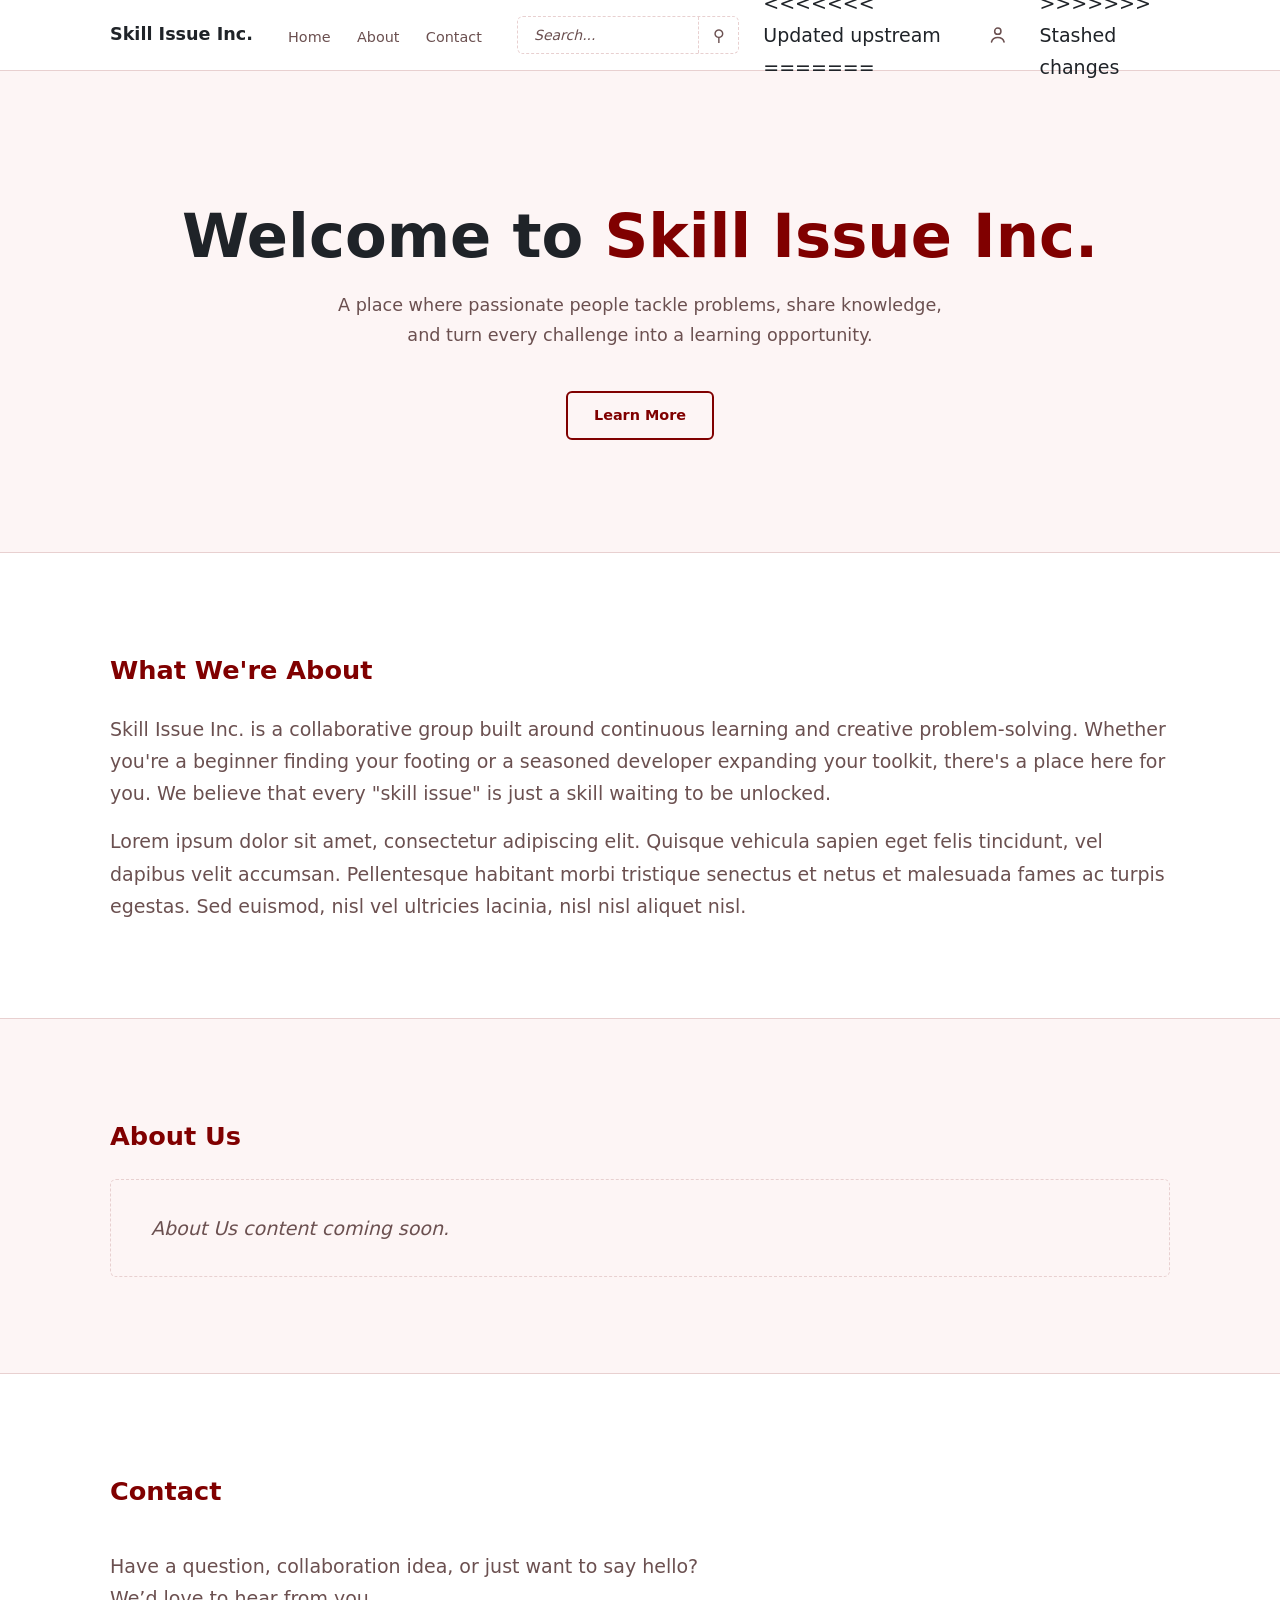
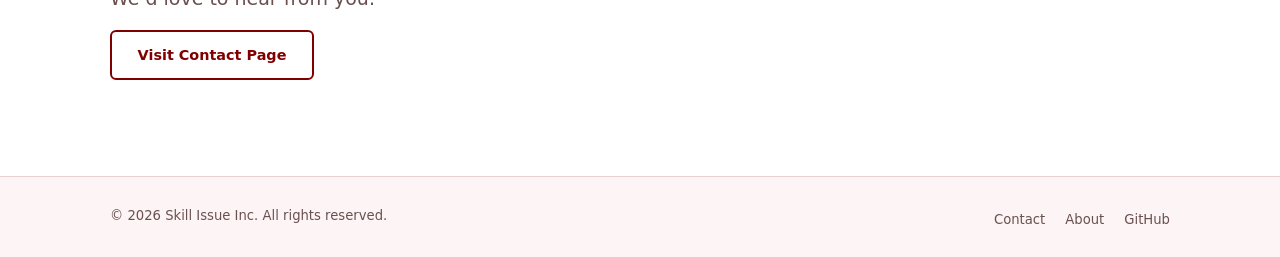
==== commit 12949889: "Removed the redundant profile icon" ====
--- a/Home-page/index.html
+++ b/Home-page/index.html
@@ -27,8 +27,8 @@
           <span></span><span></span><span></span>
         </button>
         <ul id="main-nav" class="nav-list">
-          <li><a href="index.html#hero">Home</a></li>
-          <li><a href="about.html">About</a></li>
+          <li><a href="#hero">Home</a></li>
+          <li><a href="#about">About</a></li>
           <li><a href="contact.html">Contact</a></li>
         </ul>
       </nav>
@@ -40,6 +40,8 @@
         <button type="submit" aria-label="Submit search">&#9906;</button>
       </form>
 
+<<<<<<< Updated upstream
+=======
       <a href="#" class="account-link" aria-label="Account" title="Account">
         <svg viewBox="0 0 24 24" aria-hidden="true" focusable="false">
           <circle cx="12" cy="8" r="3.5"></circle>
@@ -47,13 +49,7 @@
         </svg>
       </a>
 
-      <button id="profile-btn" class="profile-btn" type="button" aria-label="User profile">
-        <svg class="icon-profile" viewBox="0 0 24 24" fill="none" stroke="currentColor" stroke-width="2" stroke-linecap="round" stroke-linejoin="round" aria-hidden="true">
-          <path d="M20 21v-2a4 4 0 0 0-4-4H8a4 4 0 0 0-4 4v2"></path>
-          <circle cx="12" cy="7" r="4"></circle>
-        </svg>
-      </button>
-
+>>>>>>> Stashed changes
     </div>
   </header>
 
@@ -69,7 +65,7 @@
         and turn every challenge into a learning opportunity.
       </p>
       <!-- TODO: Update href when target page is ready -->
-      <a href="about.html" class="btn btn-primary">Learn More</a>
+      <a href="#about" class="btn btn-primary">Learn More</a>
     </div>
   </section>
 
@@ -93,6 +89,16 @@
       </div>
     </section>
 
+
+    <section id="about" class="about-section">
+      <div class="container">
+        <h2>About Us</h2>
+        <!-- TODO: Feature #2 — About Us content goes here -->
+        <p class="placeholder-text">About Us content coming soon.</p>
+      </div>
+    </section>
+
+
     <section id="contact" class="contact-section">
       <div class="container contact-preview">
         <h2>Contact</h2>
@@ -114,7 +120,7 @@
       <p class="footer-copy">&copy; 2026 Skill Issue Inc. All rights reserved.</p>
       <ul class="footer-links">
         <li><a href="contact.html">Contact</a></li>
-        <li><a href="about.html">About</a></li>
+        <li><a href="#about">About</a></li>
         <li><a href="#" aria-label="GitHub">GitHub</a></li>
       </ul>
     </div>
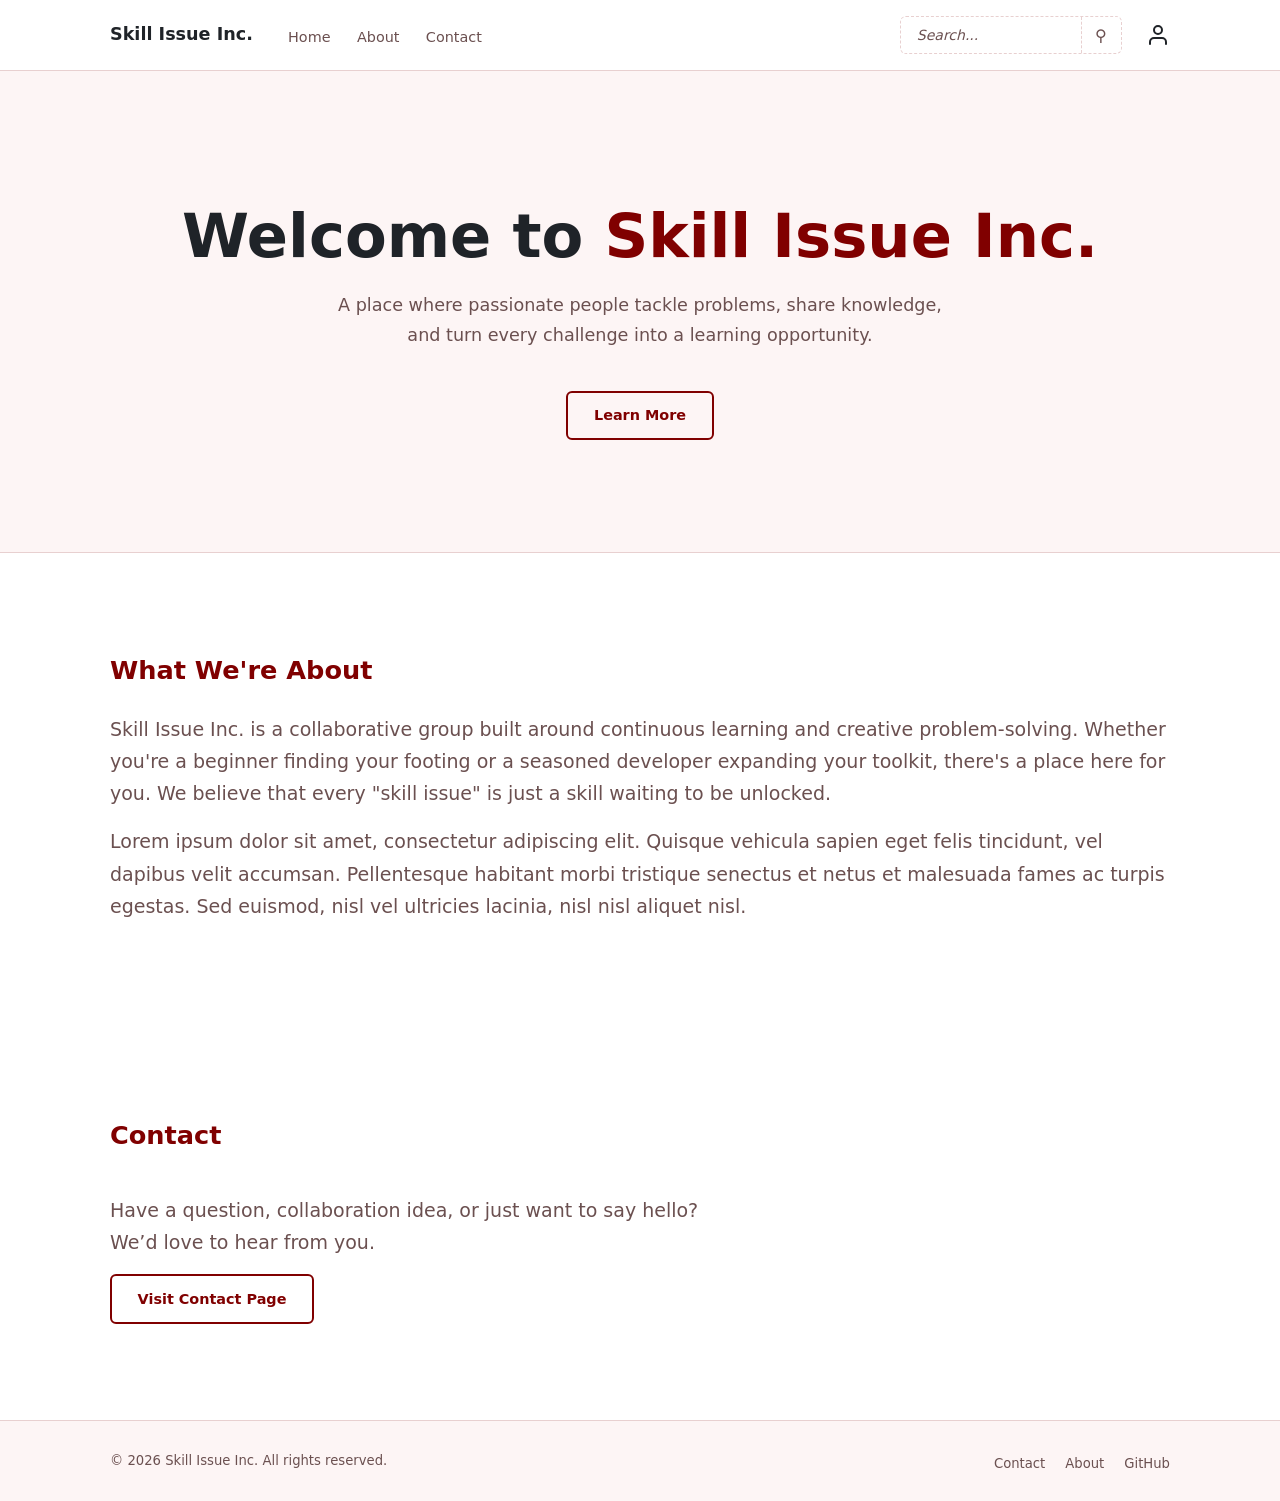
==== commit e98f0d00: "remove the duplicate user icon" ====
--- a/Home-page/index.html
+++ b/Home-page/index.html
@@ -27,8 +27,8 @@
           <span></span><span></span><span></span>
         </button>
         <ul id="main-nav" class="nav-list">
-          <li><a href="#hero">Home</a></li>
-          <li><a href="#about">About</a></li>
+          <li><a href="index.html#hero">Home</a></li>
+          <li><a href="about.html">About</a></li>
           <li><a href="contact.html">Contact</a></li>
         </ul>
       </nav>
@@ -40,16 +40,13 @@
         <button type="submit" aria-label="Submit search">&#9906;</button>
       </form>
 
-<<<<<<< Updated upstream
-=======
-      <a href="#" class="account-link" aria-label="Account" title="Account">
-        <svg viewBox="0 0 24 24" aria-hidden="true" focusable="false">
-          <circle cx="12" cy="8" r="3.5"></circle>
-          <path d="M5 20c.8-3.1 3.3-5 7-5s6.2 1.9 7 5"></path>
+      <button id="profile-btn" class="profile-btn" type="button" aria-label="User profile">
+        <svg class="icon-profile" viewBox="0 0 24 24" fill="none" stroke="currentColor" stroke-width="2" stroke-linecap="round" stroke-linejoin="round" aria-hidden="true">
+          <path d="M20 21v-2a4 4 0 0 0-4-4H8a4 4 0 0 0-4 4v2"></path>
+          <circle cx="12" cy="7" r="4"></circle>
         </svg>
-      </a>
+      </button>
 
->>>>>>> Stashed changes
     </div>
   </header>
 
@@ -65,7 +62,7 @@
         and turn every challenge into a learning opportunity.
       </p>
       <!-- TODO: Update href when target page is ready -->
-      <a href="#about" class="btn btn-primary">Learn More</a>
+      <a href="about.html" class="btn btn-primary">Learn More</a>
     </div>
   </section>
 
@@ -89,16 +86,6 @@
       </div>
     </section>
 
-
-    <section id="about" class="about-section">
-      <div class="container">
-        <h2>About Us</h2>
-        <!-- TODO: Feature #2 — About Us content goes here -->
-        <p class="placeholder-text">About Us content coming soon.</p>
-      </div>
-    </section>
-
-
     <section id="contact" class="contact-section">
       <div class="container contact-preview">
         <h2>Contact</h2>
@@ -120,7 +107,7 @@
       <p class="footer-copy">&copy; 2026 Skill Issue Inc. All rights reserved.</p>
       <ul class="footer-links">
         <li><a href="contact.html">Contact</a></li>
-        <li><a href="#about">About</a></li>
+        <li><a href="about.html">About</a></li>
         <li><a href="#" aria-label="GitHub">GitHub</a></li>
       </ul>
     </div>
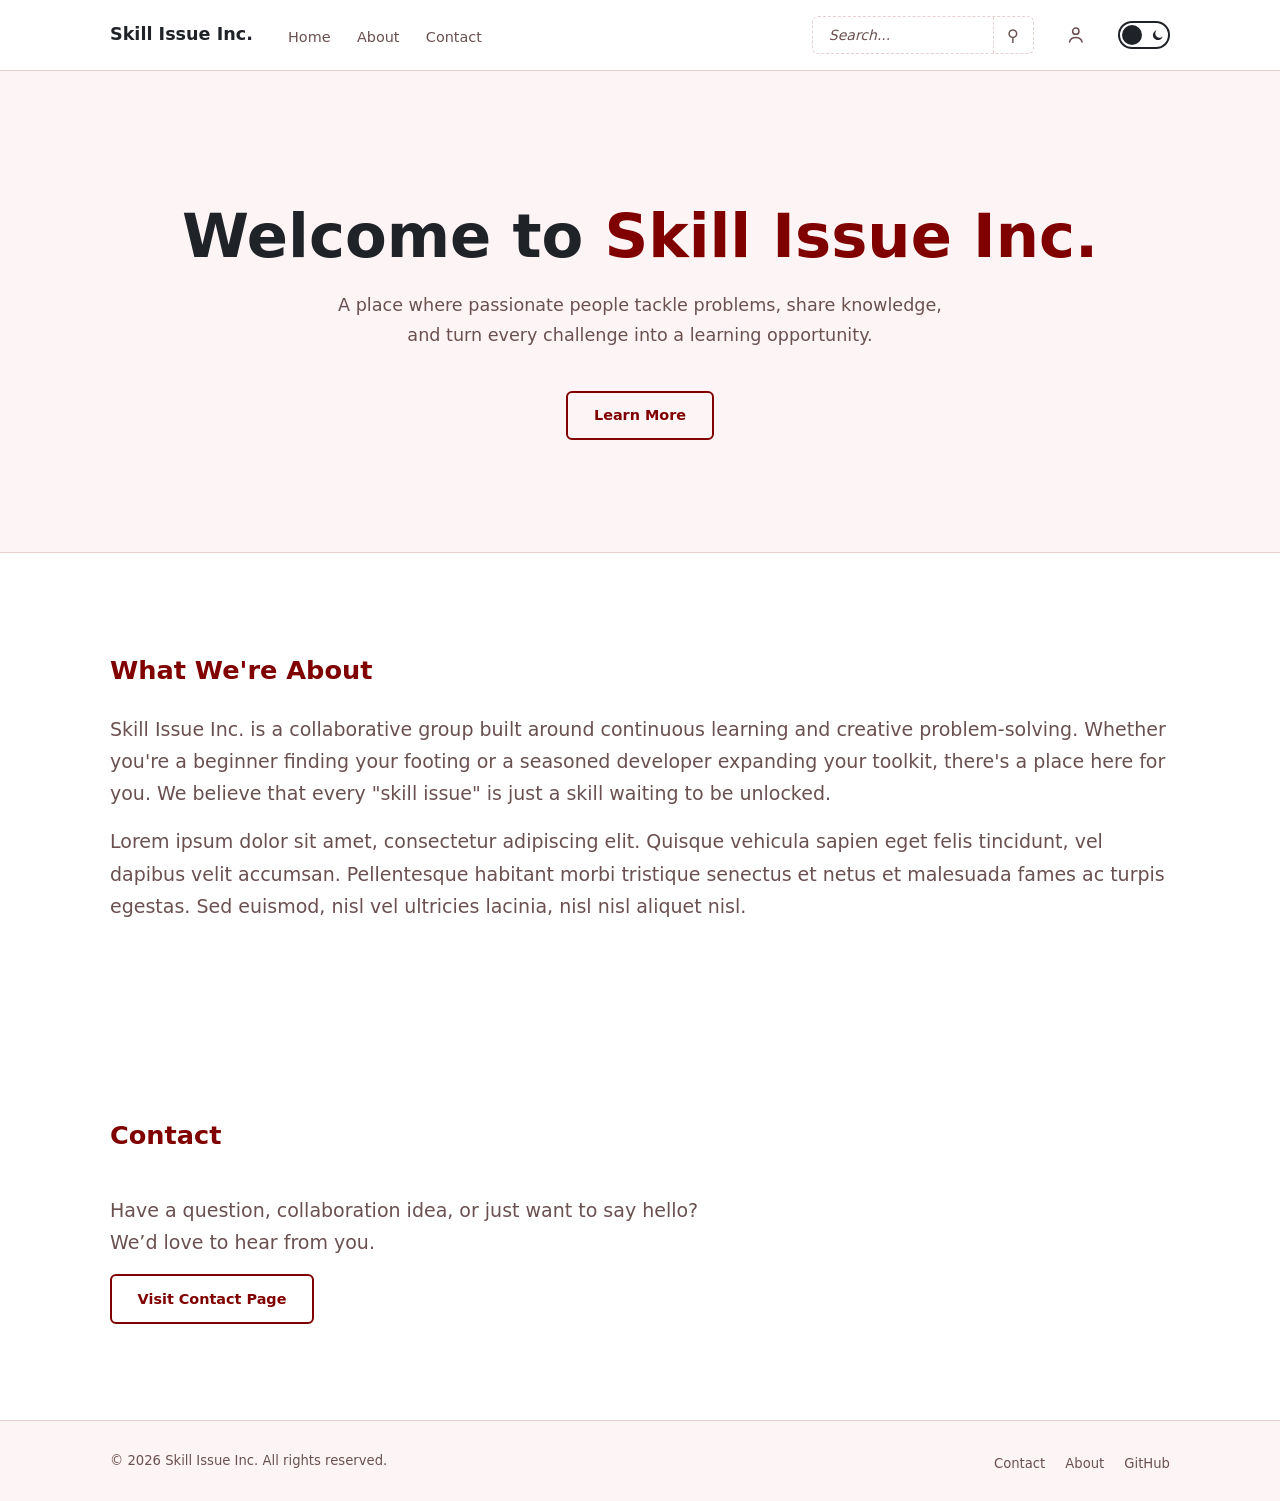
==== commit d7152d8c: "feat: update on the User Interface, Fixing the Layout, and Adding DarkMode Again" ====
--- a/Home-page/index.html
+++ b/Home-page/index.html
@@ -5,6 +5,12 @@
   <meta name="viewport" content="width=device-width, initial-scale=1.0" />
   <title>Skill Issue Inc.</title>
   <link rel="stylesheet" href="style.css" />
+  <script>
+    (function () {
+      const saved = localStorage.getItem('theme');
+      if (saved === 'dark') document.documentElement.setAttribute('data-theme', 'dark');
+    })();
+  </script>
 </head>
 <body>
 
@@ -40,10 +46,21 @@
         <button type="submit" aria-label="Submit search">&#9906;</button>
       </form>
 
-      <button id="profile-btn" class="profile-btn" type="button" aria-label="User profile">
-        <svg class="icon-profile" viewBox="0 0 24 24" fill="none" stroke="currentColor" stroke-width="2" stroke-linecap="round" stroke-linejoin="round" aria-hidden="true">
-          <path d="M20 21v-2a4 4 0 0 0-4-4H8a4 4 0 0 0-4 4v2"></path>
-          <circle cx="12" cy="7" r="4"></circle>
+      <a href="#" class="account-link" aria-label="Account" title="Account">
+        <svg viewBox="0 0 24 24" aria-hidden="true" focusable="false">
+          <circle cx="12" cy="8" r="3.5"></circle>
+          <path d="M5 20c.8-3.1 3.3-5 7-5s6.2 1.9 7 5"></path>
+        </svg>
+      </a>
+
+      <button id="theme-toggle" class="theme-toggle" type="button" aria-label="Toggle dark mode" aria-pressed="false">
+        <svg class="icon-sun" viewBox="0 0 24 24" fill="none" stroke="currentColor" stroke-width="2" stroke-linecap="round" aria-hidden="true">
+          <circle cx="12" cy="12" r="4"></circle>
+          <path d="M12 2v2M12 20v2M4 12H2M22 12h-2M4.9 4.9l1.4 1.4M17.7 17.7l1.4 1.4M4.9 19.1l1.4-1.4M17.7 6.3l1.4-1.4"></path>
+        </svg>
+        <span class="theme-toggle-thumb"></span>
+        <svg class="icon-moon" viewBox="0 0 24 24" fill="currentColor" aria-hidden="true">
+          <path d="M20 14.5A8.5 8.5 0 1 1 9.5 4a6.5 6.5 0 0 0 10.5 10.5z"></path>
         </svg>
       </button>
 
@@ -115,7 +132,7 @@
 
 
   <!-- ========================================================
-       MINIMAL JS — Mobile nav toggle only
+       MINIMAL JS — Mobile nav toggle + theme toggle
        TODO: Feature #5 (Responsive) — Expand toggle behaviour as needed.
        TODO: Feature #6 (User-Friendly UI) — Add focus trap, ARIA updates, etc.
   ======================================================== -->
@@ -134,7 +151,22 @@
         toggle.setAttribute('aria-expanded', 'false');
       });
     });
+
+    const themeToggle = document.getElementById('theme-toggle');
+    const isDark = document.documentElement.getAttribute('data-theme') === 'dark';
+    themeToggle.setAttribute('aria-pressed', isDark);
+
+    themeToggle.addEventListener('click', function () {
+      const nowDark = document.documentElement.getAttribute('data-theme') !== 'dark';
+      if (nowDark) {
+        document.documentElement.setAttribute('data-theme', 'dark');
+      } else {
+        document.documentElement.removeAttribute('data-theme');
+      }
+      localStorage.setItem('theme', nowDark ? 'dark' : 'light');
+      themeToggle.setAttribute('aria-pressed', nowDark);
+    });
   </script>
 
 </body>
-</html>
+</html>
--- a/Home-page/style.css
+++ b/Home-page/style.css
@@ -10,6 +10,9 @@
                           buttons, links, highlights, hover states)
    CHANGED: Removed --gold entirely; --accent is now the sole
             highlight color used everywhere consistently.
+   CHANGED: Added [data-theme="dark"] override block + .theme-toggle
+            component (sun/moon pill switch) replacing the old
+            second profile icon.
    Typography: system-font stack — no external dependency
 ============================================================ */
 
@@ -40,35 +43,27 @@
   /* CHANGED: Added a max content width (~1100px) so text doesn't
      stretch edge-to-edge on large screens (readability requirement). */
   --content-max: 1140px;
-}
-
-/* ── Profile button: icon-only button next to theme toggle ──── */
-.profile-btn {
-  display: inline-flex;
-  align-items: center;
-  justify-content: center;
-  min-width: var(--tap-target);
-  height: var(--tap-target);
-  padding: 0;
-  border: none;
-  background: none;
-  cursor: pointer;
-  flex-shrink: 0;
-  color: var(--text);
-  transition: color var(--transition);
-}
-
-.profile-btn:hover {
-  color: var(--accent);
-}
-
-.profile-btn .icon-profile {
-  width: 24px;
-  height: 24px;
+
+  --tap-target: 2.25rem;
+}
+
+/* ── Dark mode palette ────────────────────────────────────────
+   Toggled via [data-theme="dark"] on <html>. All colors are
+   CSS variables already, so most of the site inherits this
+   automatically — we only need to override the tokens here. */
+[data-theme="dark"] {
+  --bg:      #15100f;
+  --surface: #1f1616;
+  --border:  #3a2727;
+  --text:    #f2e8e8;
+  --muted:   #c7abab;
+  --accent:  #e05a5a;
 }
 
 html {
   scroll-behavior: smooth;
+  background: var(--bg);
+  transition: background var(--transition);
 }
 
 body {
@@ -77,6 +72,7 @@
   line-height: 1.7;
   color: var(--text);
   background: var(--bg);
+  transition: background var(--transition), color var(--transition);
 }
 
 a {
@@ -145,6 +141,7 @@
   z-index: 100;
   background: var(--bg);
   border-bottom: 1px solid var(--border);
+  transition: background var(--transition), border-color var(--transition);
 }
 
 .header-inner {
@@ -217,7 +214,7 @@
   height: 2px;
   background: var(--text);
   border-radius: 2px;
-  transition: transform var(--transition), opacity var(--transition);
+  transition: transform var(--transition), opacity var(--transition), background var(--transition);
 }
 
 /* ── Search Bar (Feature #4) ──────────────────────────────── */
@@ -235,6 +232,7 @@
   overflow: hidden;
   flex-shrink: 0;
   background: var(--bg);
+  transition: background var(--transition), border-color var(--transition);
 }
 
 /* CHANGED: Input padding increased from 0.4rem/0.75rem to
@@ -271,12 +269,15 @@
   color: var(--accent);
 }
 
+/* ── Header icon row (account + theme toggle) ────────────────
+   CHANGED: Both sit on the same tap-target size (--tap-target)
+   so they align identically across all pages. */
 .account-link {
   display: inline-flex;
   align-items: center;
   justify-content: center;
-  width: 2.25rem;
-  height: 2.25rem;
+  width: var(--tap-target);
+  height: var(--tap-target);
   flex-shrink: 0;
   color: var(--muted);
   border-radius: 50%;
@@ -297,6 +298,52 @@
   color: var(--accent);
   background: var(--surface);
   text-decoration: none;
+}
+
+/* ── Theme toggle (sun / moon pill switch) ───────────────────
+   Replaces the old second profile icon. Sits at the end of the
+   header icon row, same height as .account-link for alignment. */
+.theme-toggle {
+  position: relative;
+  display: inline-flex;
+  align-items: center;
+  width: 52px;
+  height: 28px;
+  flex-shrink: 0;
+  border: 2px solid var(--text);
+  border-radius: 999px;
+  background: var(--bg);
+  padding: 0 3px;
+  cursor: pointer;
+  transition: background var(--transition), border-color var(--transition);
+}
+
+.theme-toggle .icon-sun,
+.theme-toggle .icon-moon {
+  position: relative;
+  z-index: 1;
+  width: 14px;
+  height: 14px;
+  color: var(--text);
+  pointer-events: none;
+}
+
+.theme-toggle .icon-sun { margin-right: auto; }
+.theme-toggle .icon-moon { margin-left: auto; }
+
+.theme-toggle .theme-toggle-thumb {
+  position: absolute;
+  top: 2px;
+  left: 2px;
+  width: 20px;
+  height: 20px;
+  border-radius: 50%;
+  background: var(--text);
+  transition: transform var(--transition), background var(--transition);
+}
+
+[data-theme="dark"] .theme-toggle .theme-toggle-thumb {
+  transform: translateX(24px);
 }
 
 
@@ -313,6 +360,7 @@
      uniform rhythm; hero gets a slightly taller feel via extra top. */
   padding: 8rem 0 7rem;
   text-align: center;
+  transition: background var(--transition), border-color var(--transition);
 }
 
 .hero-title {
@@ -357,6 +405,7 @@
 .intro-section {
   background: var(--bg);
   padding: var(--section-pad);
+  transition: background var(--transition);
 }
 
 /* CHANGED: Section headings now use --accent (maroon) so the
@@ -384,6 +433,7 @@
   border-top: 1px solid var(--border);
   border-bottom: 1px solid var(--border);
   padding: var(--section-pad);
+  transition: background var(--transition), border-color var(--transition);
 }
 
 /* CHANGED: Heading uses --accent for consistency. */
@@ -400,6 +450,7 @@
 .contact-section {
   background: var(--bg);
   padding: var(--section-pad);
+  transition: background var(--transition);
 }
 
 /* CHANGED: Heading uses --accent for consistency. */
@@ -431,6 +482,7 @@
   border-bottom: 1px solid var(--border);
   padding: 5rem 0 4rem;
   text-align: center;
+  transition: background var(--transition), border-color var(--transition);
 }
 
 .eyebrow {
@@ -472,6 +524,7 @@
   border-radius: 12px;
   padding: 2rem;
   box-shadow: 0 8px 18px rgba(128, 0, 0, 0.04);
+  transition: background var(--transition), border-color var(--transition);
 }
 
 .contact-card h2 {
@@ -498,6 +551,8 @@
   color: var(--text);
 }
 
+/* CHANGED: background switched from hardcoded #fff to var(--bg)
+   so form fields follow dark mode instead of staying white. */
 .form-row input,
 .form-row textarea {
   width: 100%;
@@ -506,7 +561,8 @@
   padding: 0.8rem 0.9rem;
   font: inherit;
   color: var(--text);
-  background: #fff;
+  background: var(--bg);
+  transition: background var(--transition), border-color var(--transition);
 }
 
 .form-row input:focus,
@@ -567,6 +623,7 @@
   background: var(--surface);
   border-top: 1px solid var(--border);
   padding: 1.5rem 0;
+  transition: background var(--transition), border-color var(--transition);
 }
 
 .footer-inner {
@@ -692,4 +749,4 @@
     flex-direction: column;
     align-items: flex-start;
   }
-}
+}
